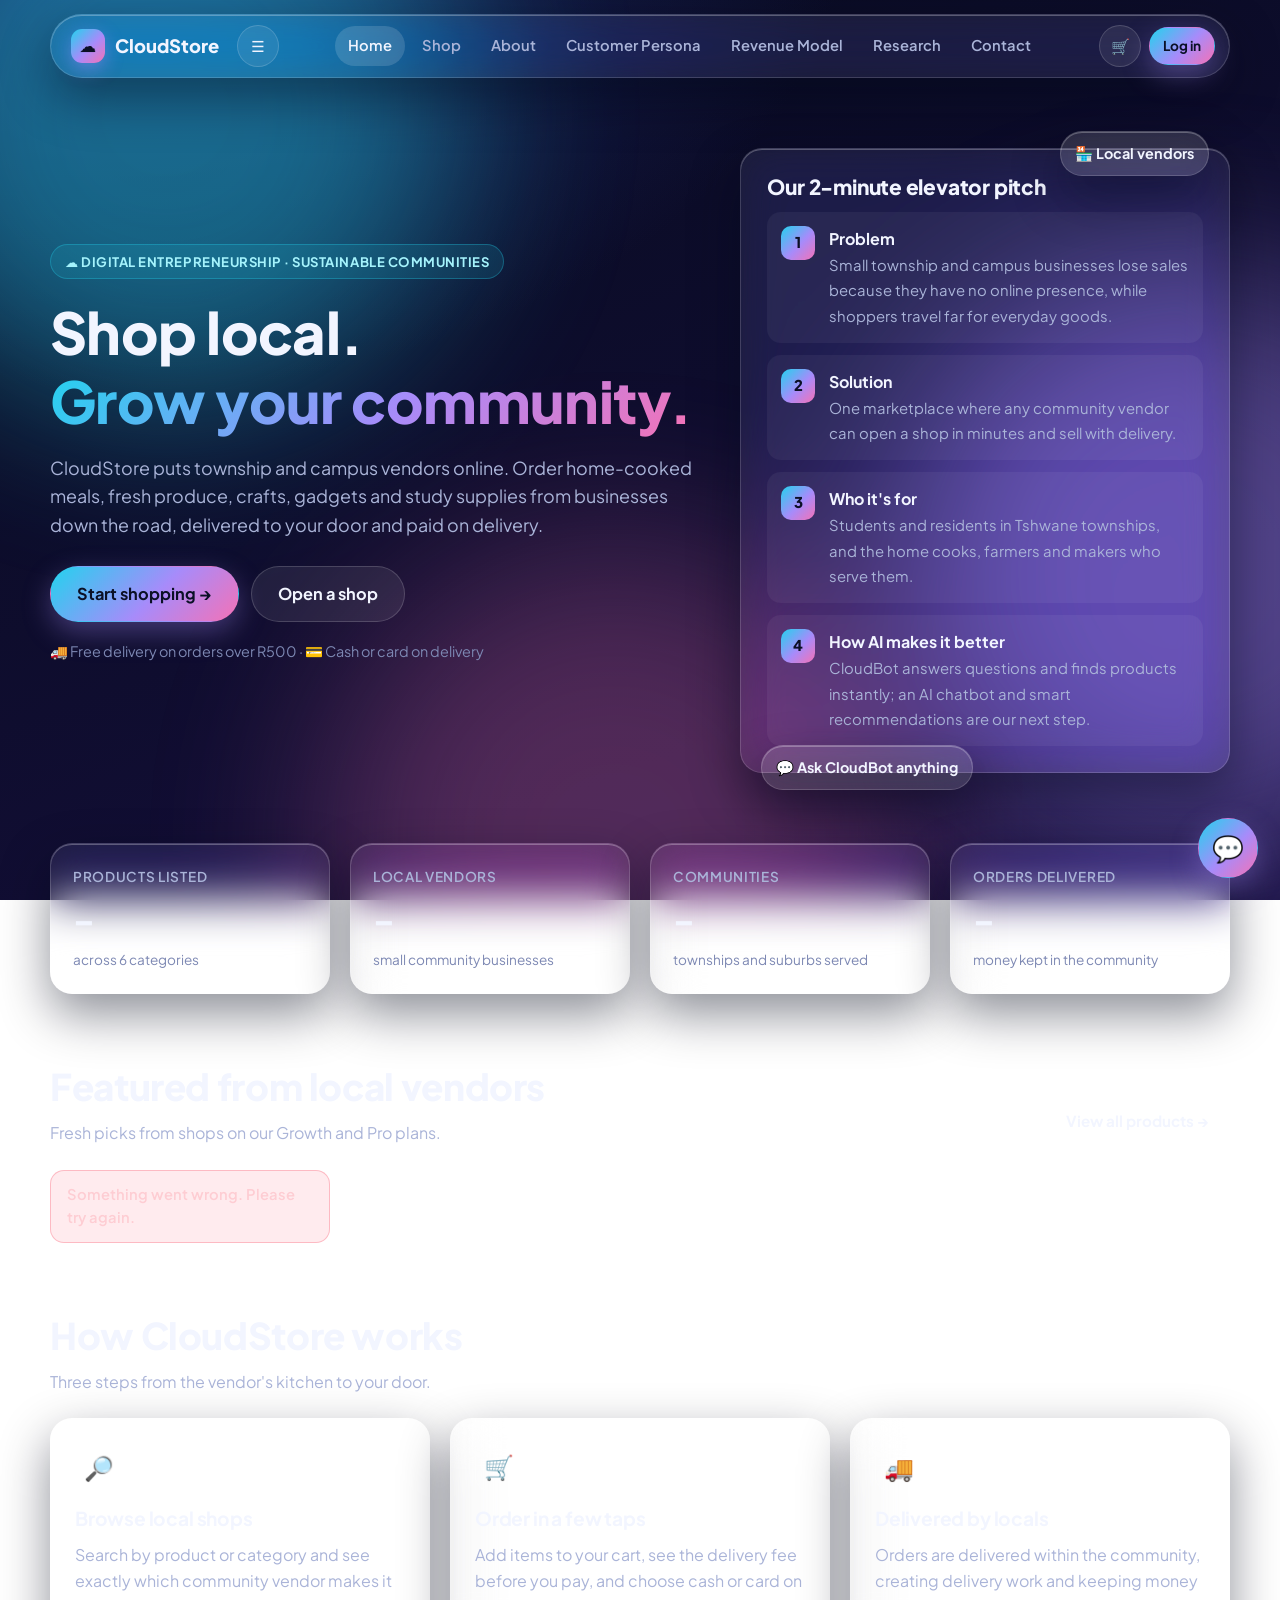
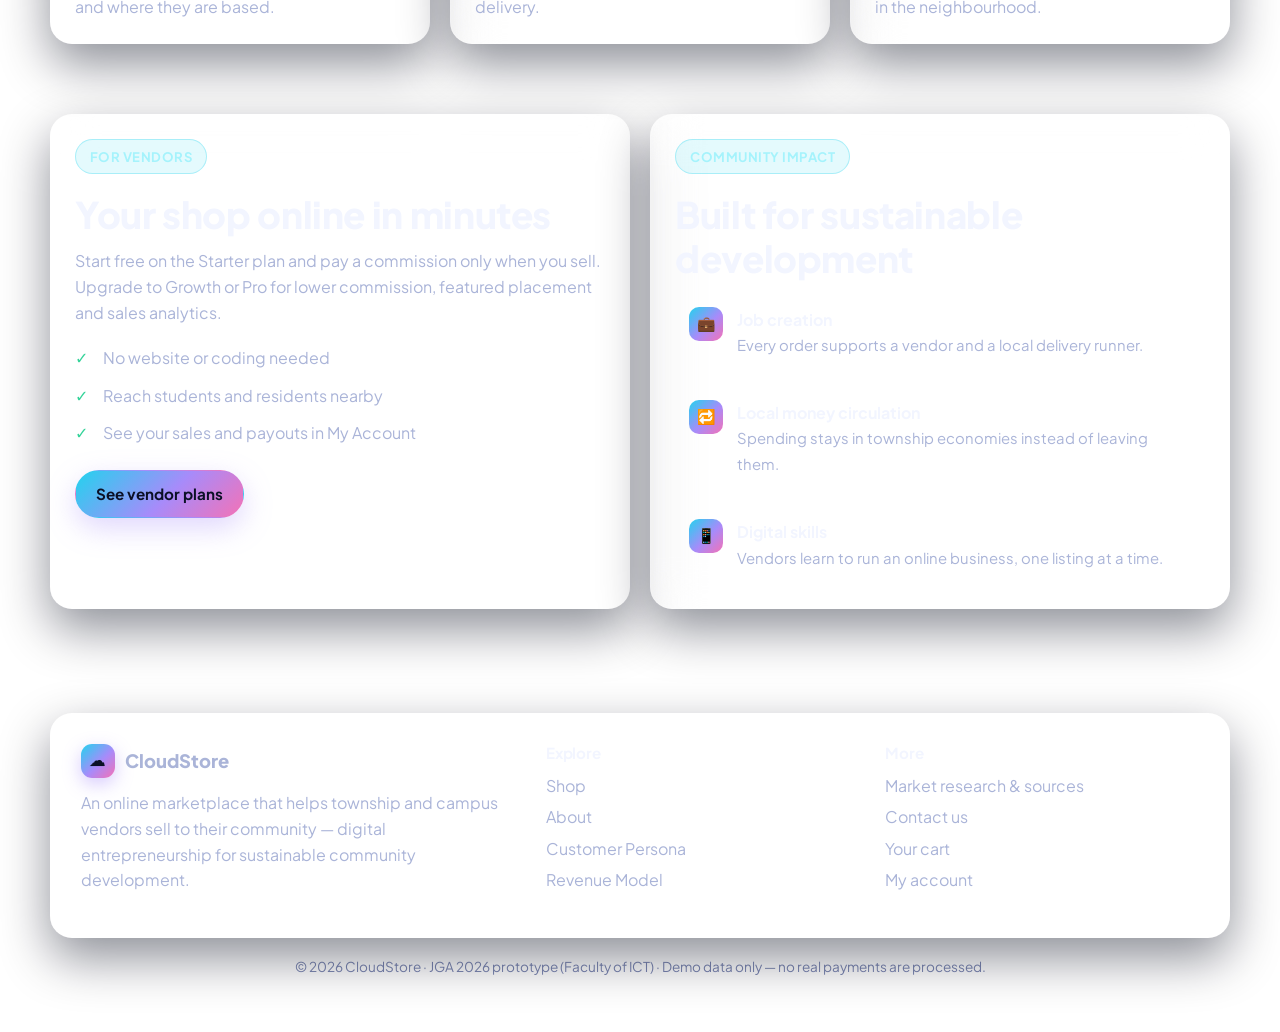
==== public/index.html @ 45ac4405 "CloudStore: community marketplace web app for JGA 2026 Java back end (JDK HTTP server + MySQL via JD" ====
<!doctype html>
<html lang="en">
<head>
  <meta charset="utf-8">
  <meta name="viewport" content="width=device-width, initial-scale=1">
  <title>CloudStore · Shop local, grow your community</title>
  <meta name="description" content="CloudStore is an online marketplace connecting township and campus shoppers with local community vendors.">
  <link rel="icon" href="img/favicon.svg" type="image/svg+xml">
  <link rel="preconnect" href="https://fonts.googleapis.com">
  <link rel="preconnect" href="https://fonts.gstatic.com" crossorigin>
  <link href="https://fonts.googleapis.com/css2?family=Plus+Jakarta+Sans:wght@400;600;700;800&display=swap" rel="stylesheet">
  <link rel="stylesheet" href="css/style.css">
</head>
<body data-page="home">
  <main id="main" class="container">

    <section class="hero">
      <div class="reveal">
        <span class="eyebrow">☁ Digital entrepreneurship · Sustainable communities</span>
        <h1>Shop local.<br><span class="gradient-text">Grow your community.</span></h1>
        <p class="lead">CloudStore puts township and campus vendors online. Order home-cooked meals, fresh produce,
          crafts, gadgets and study supplies from businesses down the road, delivered to your door and paid on delivery.</p>
        <div class="hero-actions">
          <a class="btn btn-primary btn-lg" href="shop.html">Start shopping →</a>
          <a class="btn btn-lg" href="revenue.html#plans">Open a shop</a>
        </div>
        <p class="faint" style="margin-top:18px">🚚 Free delivery on orders over R500 · 💳 Cash or card on delivery</p>
      </div>

      <aside class="hero-card glass reveal" aria-labelledby="pitch-title">
        <span class="float-chip glass glass-strong top" id="chip-vendors">🏪 Local vendors</span>
        <h2 id="pitch-title" style="font-size:1.3rem">Our 2-minute elevator pitch</h2>
        <div class="pitch-steps">
          <div class="pitch-step"><span class="num">1</span><div><strong>Problem</strong>
            <span>Small township and campus businesses lose sales because they have no online presence, while shoppers travel far for everyday goods.</span></div></div>
          <div class="pitch-step"><span class="num">2</span><div><strong>Solution</strong>
            <span>One marketplace where any community vendor can open a shop in minutes and sell with delivery.</span></div></div>
          <div class="pitch-step"><span class="num">3</span><div><strong>Who it's for</strong>
            <span>Students and residents in Tshwane townships, and the home cooks, farmers and makers who serve them.</span></div></div>
          <div class="pitch-step"><span class="num">4</span><div><strong>How AI makes it better</strong>
            <span>CloudBot answers questions and finds products instantly; an AI chatbot and smart recommendations are our next step.</span></div></div>
        </div>
        <span class="float-chip glass glass-strong bottom">💬 Ask CloudBot anything</span>
      </aside>
    </section>

    <section class="section grid grid-4" aria-label="CloudStore in numbers">
      <div class="stat glass reveal"><div class="stat-label">Products listed</div><div class="stat-value" data-stat="products">–</div><div class="stat-note">across 6 categories</div></div>
      <div class="stat glass reveal"><div class="stat-label">Local vendors</div><div class="stat-value" data-stat="vendors">–</div><div class="stat-note">small community businesses</div></div>
      <div class="stat glass reveal"><div class="stat-label">Communities</div><div class="stat-value" data-stat="communities">–</div><div class="stat-note">townships and suburbs served</div></div>
      <div class="stat glass reveal"><div class="stat-label">Orders delivered</div><div class="stat-value" data-stat="ordersDelivered">–</div><div class="stat-note">money kept in the community</div></div>
    </section>

    <section class="section">
      <div class="section-head">
        <div><h2>Featured from local vendors</h2><p class="muted">Fresh picks from shops on our Growth and Pro plans.</p></div>
        <a class="btn" href="shop.html">View all products →</a>
      </div>
      <div class="products-grid" id="featured"><div class="skeleton"></div><div class="skeleton"></div><div class="skeleton"></div><div class="skeleton"></div></div>
    </section>

    <section class="section">
      <div class="section-head"><div><h2>How CloudStore works</h2><p class="muted">Three steps from the vendor's kitchen to your door.</p></div></div>
      <div class="grid grid-3">
        <div class="card glass reveal"><div class="card-icon">🔎</div><h3>Browse local shops</h3>
          <p class="muted">Search by product or category and see exactly which community vendor makes it and where they are based.</p></div>
        <div class="card glass reveal"><div class="card-icon">🛒</div><h3>Order in a few taps</h3>
          <p class="muted">Add items to your cart, see the delivery fee before you pay, and choose cash or card on delivery.</p></div>
        <div class="card glass reveal"><div class="card-icon">🚚</div><h3>Delivered by locals</h3>
          <p class="muted">Orders are delivered within the community, creating delivery work and keeping money in the neighbourhood.</p></div>
      </div>
    </section>

    <section class="section grid grid-2">
      <div class="card glass reveal">
        <span class="eyebrow">For vendors</span>
        <h2>Your shop online in minutes</h2>
        <p class="muted">Start free on the Starter plan and pay a commission only when you sell. Upgrade to Growth or Pro for lower
          commission, featured placement and sales analytics.</p>
        <ul class="list-check">
          <li>No website or coding needed</li>
          <li>Reach students and residents nearby</li>
          <li>See your sales and payouts in My Account</li>
        </ul>
        <a class="btn btn-primary" href="revenue.html#plans" style="margin-top:18px">See vendor plans</a>
      </div>
      <div class="card glass reveal">
        <span class="eyebrow">Community impact</span>
        <h2>Built for sustainable development</h2>
        <div class="stack">
          <div class="pitch-step"><span class="num">💼</span><div><strong>Job creation</strong><span>Every order supports a vendor and a local delivery runner.</span></div></div>
          <div class="pitch-step"><span class="num">🔁</span><div><strong>Local money circulation</strong><span>Spending stays in township economies instead of leaving them.</span></div></div>
          <div class="pitch-step"><span class="num">📱</span><div><strong>Digital skills</strong><span>Vendors learn to run an online business, one listing at a time.</span></div></div>
        </div>
      </div>
    </section>

  </main>
  <script src="js/app.js"></script>
  <script src="js/home.js"></script>
</body>
</html>
---- public/css/style.css ----
/*
 * File:    style.css
 * Author:  CloudStore group (JGA 2026)
 * Date:    2026-10-17
 * Purpose: CloudStore's glassmorphism design system — frosted glass panels
 *          floating over soft, slowly moving colour blobs.
 */

:root {
  --bg-1: #070b1f;
  --bg-2: #160f3d;
  --text: #f2f5ff;
  --muted: #aab4d8;
  --faint: #7d88b3;
  --glass: rgba(255, 255, 255, 0.07);
  --glass-strong: rgba(255, 255, 255, 0.12);
  --glass-border: rgba(255, 255, 255, 0.16);
  --glass-highlight: rgba(255, 255, 255, 0.28);
  --cyan: #22d3ee;
  --violet: #a78bfa;
  --pink: #f472b6;
  --green: #34d399;
  --amber: #fbbf24;
  --red: #fb7185;
  --accent: linear-gradient(135deg, var(--cyan) 0%, var(--violet) 55%, var(--pink) 100%);
  --radius: 22px;
  --radius-sm: 14px;
  --shadow: 0 20px 50px rgba(3, 6, 25, 0.45);
  --blur: blur(22px) saturate(160%);
  --max: 1180px;
}

* { box-sizing: border-box; }

/* The hidden attribute must win over any display rule below. */
[hidden] { display: none !important; }

html { scroll-behavior: smooth; }

body {
  margin: 0;
  min-height: 100vh;
  font-family: "Plus Jakarta Sans", system-ui, -apple-system, "Segoe UI", sans-serif;
  color: var(--text);
  background: radial-gradient(1200px 800px at 10% -10%, #1d2a6b 0%, transparent 60%),
              linear-gradient(160deg, var(--bg-1) 0%, var(--bg-2) 100%);
  background-attachment: fixed;
  line-height: 1.6;
  overflow-x: hidden;
}

/* Floating colour blobs behind the glass. */
.blobs { position: fixed; inset: 0; z-index: -1; overflow: hidden; pointer-events: none; }
.blob {
  position: absolute; width: 46vmax; height: 46vmax; border-radius: 50%;
  filter: blur(90px); opacity: 0.42; animation: drift 26s ease-in-out infinite alternate;
}
.blob-1 { background: var(--cyan); top: -14vmax; left: -10vmax; }
.blob-2 { background: var(--violet); top: 30%; right: -16vmax; animation-delay: -8s; }
.blob-3 { background: var(--pink); bottom: -18vmax; left: 25%; opacity: 0.28; animation-delay: -16s; }
@keyframes drift {
  0% { transform: translate(0, 0) scale(1); }
  50% { transform: translate(6vmax, 4vmax) scale(1.08); }
  100% { transform: translate(-4vmax, 6vmax) scale(0.95); }
}
@media (prefers-reduced-motion: reduce) {
  .blob, .reveal { animation: none !important; transition: none !important; }
}

a { color: var(--cyan); text-decoration: none; }
a:hover { text-decoration: underline; }
img { max-width: 100%; }
:focus-visible { outline: 2px solid var(--cyan); outline-offset: 3px; border-radius: 8px; }

.container { width: min(var(--max), 100% - 32px); margin-inline: auto; }

/* ---------- Glass ---------- */
.glass {
  background: var(--glass);
  border: 1px solid var(--glass-border);
  border-radius: var(--radius);
  backdrop-filter: var(--blur);
  -webkit-backdrop-filter: var(--blur);
  box-shadow: var(--shadow), inset 0 1px 0 var(--glass-highlight);
}
.glass-strong { background: var(--glass-strong); }
.pad { padding: 28px; }
.pad-sm { padding: 18px; }

/* ---------- Navigation ---------- */
.site-header { position: sticky; top: 14px; z-index: 50; margin-top: 14px; }
.nav {
  display: flex; align-items: center; gap: 18px; padding: 10px 14px 10px 20px;
  border-radius: 999px;
}
.brand { display: flex; align-items: center; gap: 10px; font-weight: 800; font-size: 1.15rem; color: var(--text); white-space: nowrap; }
.brand:hover { text-decoration: none; }
.brand-mark {
  width: 34px; height: 34px; border-radius: 11px; display: grid; place-items: center;
  background: var(--accent); color: #0b1026; font-size: 1.05rem; box-shadow: 0 6px 18px rgba(167, 139, 250, 0.45);
}
.nav-links { display: flex; gap: 4px; margin: 0 auto; padding: 0; list-style: none; flex-wrap: wrap; justify-content: center; }
.nav-links a {
  display: block; padding: 8px 13px; border-radius: 999px; color: var(--muted); font-weight: 600; font-size: 0.92rem;
}
.nav-links a:hover { color: var(--text); background: rgba(255, 255, 255, 0.08); text-decoration: none; }
.nav-links a.active { color: var(--text); background: rgba(255, 255, 255, 0.14); }
.nav-actions { display: flex; align-items: center; gap: 8px; }
.cart-link { position: relative; }
.cart-count {
  position: absolute; top: -6px; right: -6px; min-width: 20px; height: 20px; padding: 0 6px;
  border-radius: 999px; background: var(--pink); color: #fff; font-size: 0.72rem; font-weight: 800;
  display: grid; place-items: center;
}
.cart-count:empty, .cart-count[data-count="0"] { display: none; }
.menu-toggle { display: none; }

@media (max-width: 1020px) {
  .site-header { top: 8px; margin-top: 8px; }
  .nav { border-radius: var(--radius); flex-wrap: wrap; }
  .menu-toggle { display: inline-flex; margin-left: auto; }
  .nav-links { display: none; width: 100%; flex-direction: column; order: 3; margin: 6px 0 4px; }
  .nav-links.open { display: flex; }
  .nav-links a { padding: 11px 14px; }
  .nav-actions { order: 2; }
}

/* ---------- Buttons ---------- */
.btn {
  display: inline-flex; align-items: center; justify-content: center; gap: 8px;
  padding: 11px 20px; border-radius: 999px; border: 1px solid var(--glass-border);
  background: rgba(255, 255, 255, 0.08); color: var(--text); font: inherit; font-weight: 700; font-size: 0.95rem;
  cursor: pointer; transition: transform 0.15s ease, background 0.2s ease, box-shadow 0.2s ease; white-space: nowrap;
}
.btn:hover { background: rgba(255, 255, 255, 0.16); text-decoration: none; transform: translateY(-1px); }
.btn:active { transform: translateY(0); }
.btn:disabled { opacity: 0.55; cursor: not-allowed; transform: none; }
.btn-primary { background: var(--accent); color: #0b1026; border-color: transparent; box-shadow: 0 10px 28px rgba(167, 139, 250, 0.35); }
.btn-primary:hover { background: var(--accent); box-shadow: 0 14px 34px rgba(167, 139, 250, 0.5); }
.btn-danger { border-color: rgba(251, 113, 133, 0.5); color: #ffd1da; }
.btn-sm { padding: 7px 13px; font-size: 0.85rem; }
.btn-lg { padding: 14px 26px; font-size: 1.02rem; }
.btn-block { width: 100%; }
.icon-btn { width: 42px; height: 42px; padding: 0; }

/* ---------- Typography ---------- */
h1, h2, h3, h4 { line-height: 1.2; margin: 0 0 12px; letter-spacing: -0.01em; }
h1 { font-size: clamp(2.1rem, 5vw, 3.6rem); font-weight: 800; }
h2 { font-size: clamp(1.6rem, 3vw, 2.3rem); font-weight: 800; }
h3 { font-size: 1.2rem; font-weight: 700; }
p { margin: 0 0 14px; }
.muted { color: var(--muted); }
.faint { color: var(--faint); font-size: 0.9rem; }
.gradient-text { background: var(--accent); -webkit-background-clip: text; background-clip: text; color: transparent; }
.eyebrow {
  display: inline-flex; align-items: center; gap: 8px; padding: 6px 14px; border-radius: 999px;
  background: rgba(34, 211, 238, 0.12); border: 1px solid rgba(34, 211, 238, 0.3);
  color: #a5f3fc; font-size: 0.82rem; font-weight: 700; letter-spacing: 0.04em; text-transform: uppercase; margin-bottom: 18px;
}
.lead { font-size: 1.12rem; color: var(--muted); max-width: 62ch; }

/* ---------- Layout ---------- */
main { padding: 40px 0 70px; }
.section { margin-top: 70px; }
.section-head { display: flex; align-items: end; justify-content: space-between; gap: 16px; margin-bottom: 24px; flex-wrap: wrap; }
.section-head p { margin: 0; }
.grid { display: grid; gap: 20px; }
.grid-2 { grid-template-columns: repeat(2, minmax(0, 1fr)); }
.grid-3 { grid-template-columns: repeat(3, minmax(0, 1fr)); }
.grid-4 { grid-template-columns: repeat(4, minmax(0, 1fr)); }
@media (max-width: 900px) { .grid-3, .grid-4 { grid-template-columns: repeat(2, minmax(0, 1fr)); } }
@media (max-width: 620px) { .grid-2, .grid-3, .grid-4 { grid-template-columns: 1fr; } .pad { padding: 20px; } }
.stack > * + * { margin-top: 14px; }
.row { display: flex; gap: 12px; align-items: center; flex-wrap: wrap; }
.space-between { justify-content: space-between; }

/* ---------- Page hero ---------- */
.page-hero { padding: 46px 40px; text-align: left; }
.page-hero h1 { font-size: clamp(1.9rem, 4vw, 2.9rem); }
@media (max-width: 620px) { .page-hero { padding: 30px 22px; } }

/* ---------- Home hero ---------- */
.hero { display: grid; grid-template-columns: 1.15fr 0.85fr; gap: 28px; align-items: center; padding-top: 30px; }
.hero h1 { margin-bottom: 18px; }
.hero-actions { display: flex; gap: 12px; flex-wrap: wrap; margin-top: 26px; }
.hero-card { padding: 26px; position: relative; }
.hero-card .float-chip { position: absolute; padding: 10px 14px; font-weight: 700; font-size: 0.9rem; }
.hero-card .float-chip.top { top: -18px; right: 20px; }
.hero-card .float-chip.bottom { bottom: -18px; left: 20px; }
@media (max-width: 900px) { .hero { grid-template-columns: 1fr; } }

.pitch-steps { display: grid; gap: 12px; }
.pitch-step { display: flex; gap: 14px; align-items: flex-start; padding: 14px; border-radius: var(--radius-sm); background: rgba(255, 255, 255, 0.05); }
.pitch-step .num {
  flex: none; width: 34px; height: 34px; border-radius: 10px; display: grid; place-items: center;
  background: var(--accent); color: #0b1026; font-weight: 800;
}
.pitch-step strong { display: block; }
.pitch-step span { color: var(--muted); font-size: 0.93rem; }

/* ---------- Stat tiles ---------- */
.stat { padding: 22px; }
.stat-label { color: var(--muted); font-size: 0.85rem; font-weight: 600; text-transform: uppercase; letter-spacing: 0.05em; }
.stat-value { font-size: 2rem; font-weight: 800; margin-top: 6px; }
.stat-note { color: var(--faint); font-size: 0.85rem; margin-top: 4px; }

/* ---------- Feature / info cards ---------- */
.card { padding: 24px; height: 100%; }
.card-icon {
  width: 48px; height: 48px; border-radius: 14px; display: grid; place-items: center; font-size: 1.5rem;
  background: rgba(255, 255, 255, 0.1); border: 1px solid var(--glass-border); margin-bottom: 16px;
}
.card p:last-child { margin-bottom: 0; }

/* ---------- Product cards ---------- */
.products-grid { display: grid; gap: 20px; grid-template-columns: repeat(auto-fill, minmax(240px, 1fr)); }
.product { display: flex; flex-direction: column; padding: 18px; transition: transform 0.2s ease, box-shadow 0.2s ease; }
.product:hover { transform: translateY(-4px); box-shadow: 0 28px 60px rgba(3, 6, 25, 0.55), inset 0 1px 0 var(--glass-highlight); }
.product-art {
  aspect-ratio: 4 / 3; border-radius: var(--radius-sm); display: grid; place-items: center; font-size: 4rem;
  background: radial-gradient(circle at 30% 20%, rgba(34, 211, 238, 0.25), transparent 60%),
              radial-gradient(circle at 80% 80%, rgba(244, 114, 182, 0.25), transparent 60%), rgba(255, 255, 255, 0.05);
  margin-bottom: 14px; position: relative;
}
.product h3 { font-size: 1.05rem; margin-bottom: 4px; }
.product .vendor { color: var(--faint); font-size: 0.85rem; margin-bottom: 8px; }
.product .desc { color: var(--muted); font-size: 0.9rem; flex: 1; }
.product-foot { display: flex; align-items: center; justify-content: space-between; gap: 10px; margin-top: 12px; }
.price { font-size: 1.25rem; font-weight: 800; }
.badge {
  display: inline-flex; align-items: center; gap: 6px; padding: 4px 10px; border-radius: 999px;
  font-size: 0.75rem; font-weight: 700; background: rgba(255, 255, 255, 0.1); border: 1px solid var(--glass-border);
}
.badge-featured { position: absolute; top: 10px; left: 10px; background: rgba(251, 191, 36, 0.18); border-color: rgba(251, 191, 36, 0.45); color: #fde68a; }
.badge-green { background: rgba(52, 211, 153, 0.15); border-color: rgba(52, 211, 153, 0.4); color: #a7f3d0; }
.badge-amber { background: rgba(251, 191, 36, 0.15); border-color: rgba(251, 191, 36, 0.4); color: #fde68a; }
.badge-red { background: rgba(251, 113, 133, 0.15); border-color: rgba(251, 113, 133, 0.4); color: #fecdd3; }
.badge-cyan { background: rgba(34, 211, 238, 0.15); border-color: rgba(34, 211, 238, 0.4); color: #a5f3fc; }

/* ---------- Filters ---------- */
.toolbar { display: flex; gap: 12px; align-items: center; flex-wrap: wrap; padding: 14px; margin-bottom: 22px; }
.chips { display: flex; gap: 8px; flex-wrap: wrap; }
.chip {
  padding: 8px 14px; border-radius: 999px; border: 1px solid var(--glass-border); background: rgba(255, 255, 255, 0.05);
  color: var(--muted); font: inherit; font-weight: 600; font-size: 0.88rem; cursor: pointer;
}
.chip:hover { color: var(--text); background: rgba(255, 255, 255, 0.1); }
.chip.active { background: var(--accent); color: #0b1026; border-color: transparent; }

/* ---------- Forms ---------- */
.field { display: flex; flex-direction: column; gap: 6px; }
.field label { font-weight: 600; font-size: 0.9rem; }
.field .hint { color: var(--faint); font-size: 0.8rem; }
.input, select.input, textarea.input {
  width: 100%; padding: 12px 15px; border-radius: var(--radius-sm); border: 1px solid var(--glass-border);
  background: rgba(7, 11, 31, 0.45); color: var(--text); font: inherit; transition: border-color 0.2s, box-shadow 0.2s;
}
textarea.input { min-height: 130px; resize: vertical; }
select.input option { background: #161a3a; }
.input::placeholder { color: var(--faint); }
.input:focus { outline: none; border-color: var(--cyan); box-shadow: 0 0 0 3px rgba(34, 211, 238, 0.2); }
.input.invalid { border-color: var(--red); box-shadow: 0 0 0 3px rgba(251, 113, 133, 0.18); }
.field-error { color: #fecdd3; font-size: 0.82rem; min-height: 1em; }
.search-input { flex: 1; min-width: 200px; }
.form-grid { display: grid; gap: 16px; }
.form-grid.two { grid-template-columns: 1fr 1fr; }
@media (max-width: 620px) { .form-grid.two { grid-template-columns: 1fr; } }
.alert { padding: 12px 16px; border-radius: var(--radius-sm); font-weight: 600; font-size: 0.92rem; }
.alert-error { background: rgba(251, 113, 133, 0.14); border: 1px solid rgba(251, 113, 133, 0.4); color: #fecdd3; }
.alert-success { background: rgba(52, 211, 153, 0.14); border: 1px solid rgba(52, 211, 153, 0.4); color: #a7f3d0; }
.alert-info { background: rgba(34, 211, 238, 0.12); border: 1px solid rgba(34, 211, 238, 0.35); color: #a5f3fc; }

/* ---------- Tabs ---------- */
.tabs { display: inline-flex; padding: 5px; gap: 4px; border-radius: 999px; margin-bottom: 22px; flex-wrap: wrap; }
.tab { padding: 9px 18px; border-radius: 999px; border: 0; background: transparent; color: var(--muted); font: inherit; font-weight: 700; cursor: pointer; }
.tab.active { background: rgba(255, 255, 255, 0.16); color: var(--text); }

/* ---------- Tables ---------- */
.table-wrap { overflow-x: auto; border-radius: var(--radius-sm); }
table { width: 100%; border-collapse: collapse; font-size: 0.92rem; }
th, td { padding: 12px 14px; text-align: left; border-bottom: 1px solid rgba(255, 255, 255, 0.08); vertical-align: top; }
th { color: var(--muted); font-size: 0.78rem; text-transform: uppercase; letter-spacing: 0.05em; font-weight: 700; }
tbody tr:hover { background: rgba(255, 255, 255, 0.04); }
td.num, th.num { text-align: right; font-variant-numeric: tabular-nums; }

/* ---------- Cart ---------- */
.cart-layout { display: grid; grid-template-columns: 1.4fr 0.9fr; gap: 22px; align-items: start; }
@media (max-width: 900px) { .cart-layout { grid-template-columns: 1fr; } }
.cart-item { display: grid; grid-template-columns: 64px 1fr auto; gap: 14px; align-items: center; padding: 14px 0; border-bottom: 1px solid rgba(255, 255, 255, 0.08); }
.cart-item:last-child { border-bottom: 0; }
.cart-item .art { width: 64px; height: 64px; border-radius: 14px; display: grid; place-items: center; font-size: 2rem; background: rgba(255, 255, 255, 0.07); }
.qty { display: inline-flex; align-items: center; gap: 6px; border: 1px solid var(--glass-border); border-radius: 999px; padding: 3px; }
.qty button { width: 30px; height: 30px; border-radius: 50%; border: 0; background: rgba(255, 255, 255, 0.1); color: var(--text); font-weight: 800; cursor: pointer; }
.qty span { min-width: 22px; text-align: center; font-weight: 700; }
.summary-row { display: flex; justify-content: space-between; padding: 8px 0; color: var(--muted); }
.summary-row.total { color: var(--text); font-weight: 800; font-size: 1.2rem; border-top: 1px solid rgba(255, 255, 255, 0.12); margin-top: 8px; padding-top: 14px; }
.progress { height: 8px; border-radius: 999px; background: rgba(255, 255, 255, 0.1); overflow: hidden; margin: 10px 0 4px; }
.progress > span { display: block; height: 100%; background: var(--accent); border-radius: 999px; transition: width 0.3s ease; }

/* ---------- Pricing ---------- */
.plan { padding: 26px; display: flex; flex-direction: column; height: 100%; position: relative; }
.plan.highlight { border-color: rgba(167, 139, 250, 0.6); box-shadow: 0 24px 60px rgba(167, 139, 250, 0.25), inset 0 1px 0 var(--glass-highlight); }
.plan-price { font-size: 2.2rem; font-weight: 800; margin: 8px 0 2px; }
.plan-price small { font-size: 0.95rem; color: var(--muted); font-weight: 600; }
.plan ul { list-style: none; padding: 0; margin: 16px 0 22px; flex: 1; }
.plan li { padding: 6px 0 6px 28px; position: relative; color: var(--muted); }
.plan li::before { content: "✓"; position: absolute; left: 0; top: 6px; color: var(--green); font-weight: 800; }

/* ---------- Persona ---------- */
.persona { display: grid; grid-template-columns: 220px 1fr; gap: 26px; padding: 28px; }
.persona-avatar {
  width: 100%; aspect-ratio: 1; border-radius: 28px; display: grid; place-items: center; font-size: 5.5rem;
  background: radial-gradient(circle at 30% 25%, rgba(34, 211, 238, 0.35), transparent 60%),
              radial-gradient(circle at 75% 80%, rgba(167, 139, 250, 0.4), transparent 60%), rgba(255, 255, 255, 0.06);
}
.persona-facts { display: grid; grid-template-columns: repeat(2, minmax(0, 1fr)); gap: 10px; margin-top: 14px; }
.fact { padding: 10px 12px; border-radius: 12px; background: rgba(255, 255, 255, 0.05); font-size: 0.9rem; }
.fact b { display: block; color: var(--faint); font-size: 0.75rem; text-transform: uppercase; letter-spacing: 0.05em; }
.persona-lists { display: grid; grid-template-columns: repeat(3, minmax(0, 1fr)); gap: 14px; margin-top: 18px; }
.persona-lists h4 { font-size: 0.95rem; margin-bottom: 8px; }
.persona-lists ul { margin: 0; padding-left: 18px; color: var(--muted); font-size: 0.92rem; }
.quote { font-style: italic; padding: 14px 18px; border-left: 3px solid var(--violet); background: rgba(167, 139, 250, 0.08); border-radius: 0 12px 12px 0; margin-top: 14px; }
@media (max-width: 820px) {
  .persona { grid-template-columns: 1fr; }
  .persona-avatar { max-width: 200px; }
  .persona-lists { grid-template-columns: 1fr; }
}

/* ---------- Case studies ---------- */
.case { padding: 24px; }
.case-head { display: flex; align-items: center; gap: 14px; margin-bottom: 12px; }
.case-logo { width: 48px; height: 48px; border-radius: 14px; display: grid; place-items: center; font-size: 1.5rem; background: rgba(255, 255, 255, 0.1); }
.pros-cons { display: grid; grid-template-columns: 1fr 1fr; gap: 14px; margin-top: 12px; }
.pros-cons h4 { font-size: 0.9rem; margin-bottom: 6px; }
.pros-cons ul { margin: 0; padding-left: 18px; color: var(--muted); font-size: 0.9rem; }
@media (max-width: 620px) { .pros-cons { grid-template-columns: 1fr; } }
.references li { margin-bottom: 10px; color: var(--muted); padding-left: 2em; text-indent: -2em; list-style: none; }

.projection-layout { grid-template-columns: minmax(0, 0.85fr) minmax(0, 1.6fr); }
@media (max-width: 1000px) { .projection-layout { grid-template-columns: 1fr; } }

/* ---------- Charts ---------- */
.chart-box { position: relative; height: 300px; }
.chart-box.tall { height: 340px; }

/* ---------- Footer ---------- */
.site-footer { padding: 34px 0 40px; }
.footer-inner { display: grid; grid-template-columns: 1.4fr 1fr 1fr; gap: 26px; padding: 30px; }
.footer-inner h4 { font-size: 0.95rem; margin-bottom: 10px; }
.footer-inner ul { list-style: none; padding: 0; margin: 0; }
.footer-inner li { margin-bottom: 6px; }
.footer-inner a { color: var(--muted); }
.footer-bottom { text-align: center; color: var(--faint); font-size: 0.85rem; margin-top: 18px; }
@media (max-width: 760px) { .footer-inner { grid-template-columns: 1fr; } }

/* ---------- Toast ---------- */
.toast-area { position: fixed; bottom: 24px; left: 50%; transform: translateX(-50%); z-index: 200; display: grid; gap: 10px; width: min(440px, 100% - 32px); }
.toast { padding: 14px 18px; font-weight: 600; animation: toast-in 0.25s ease; }
.toast.success { border-color: rgba(52, 211, 153, 0.5); }
.toast.error { border-color: rgba(251, 113, 133, 0.55); }
@keyframes toast-in { from { opacity: 0; transform: translateY(10px); } to { opacity: 1; transform: none; } }

/* ---------- Modal ---------- */
.modal-backdrop { position: fixed; inset: 0; z-index: 150; background: rgba(3, 6, 25, 0.6); backdrop-filter: blur(6px); display: grid; place-items: center; padding: 16px; }
.modal { width: min(520px, 100%); padding: 28px; max-height: 90vh; overflow-y: auto; }

/* ---------- Chat assistant ---------- */
.chat-fab { position: fixed; right: 22px; bottom: 22px; z-index: 120; width: 60px; height: 60px; border-radius: 50%; font-size: 1.6rem; padding: 0; }
.chat-panel { position: fixed; right: 22px; bottom: 96px; z-index: 120; width: min(370px, 100% - 32px); display: flex; flex-direction: column; max-height: min(560px, 75vh); }
.chat-panel[hidden] { display: none; }
.chat-head { display: flex; align-items: center; gap: 12px; padding: 16px 18px; border-bottom: 1px solid rgba(255, 255, 255, 0.1); }
.chat-head .avatar { width: 38px; height: 38px; border-radius: 12px; display: grid; place-items: center; background: var(--accent); font-size: 1.2rem; }
.chat-head small { display: block; color: var(--faint); }
.chat-log { flex: 1; overflow-y: auto; padding: 16px; display: flex; flex-direction: column; gap: 10px; }
.msg { max-width: 86%; padding: 10px 14px; border-radius: 16px; font-size: 0.92rem; }
.msg.bot { background: rgba(255, 255, 255, 0.08); border-bottom-left-radius: 4px; }
.msg.user { background: var(--accent); color: #0b1026; font-weight: 600; margin-left: auto; border-bottom-right-radius: 4px; }
.msg-product { display: flex; align-items: center; gap: 10px; margin-top: 8px; padding: 8px; border-radius: 12px; background: rgba(255, 255, 255, 0.06); }
.msg-product .emoji { font-size: 1.5rem; }
.msg-product div { flex: 1; font-size: 0.85rem; }
.chat-suggestions { display: flex; gap: 6px; flex-wrap: wrap; padding: 0 16px 10px; }
.chat-form { display: flex; gap: 8px; padding: 12px; border-top: 1px solid rgba(255, 255, 255, 0.1); }
.chat-form .input { padding: 10px 14px; }

/* ---------- Misc ---------- */
.empty { text-align: center; padding: 50px 20px; color: var(--muted); }
.empty .big { font-size: 3rem; margin-bottom: 10px; }
.skeleton { background: linear-gradient(90deg, rgba(255,255,255,0.05), rgba(255,255,255,0.12), rgba(255,255,255,0.05)); background-size: 200% 100%; animation: shimmer 1.3s infinite; border-radius: var(--radius); min-height: 320px; }
@keyframes shimmer { from { background-position: 200% 0; } to { background-position: -200% 0; } }
.divider { height: 1px; background: rgba(255, 255, 255, 0.1); margin: 20px 0; border: 0; }
.reveal { opacity: 0; transform: translateY(16px); transition: opacity 0.6s ease, transform 0.6s ease; }
.reveal.visible { opacity: 1; transform: none; }
.list-check { list-style: none; padding: 0; margin: 0; }
.list-check li { padding: 6px 0 6px 28px; position: relative; color: var(--muted); }
.list-check li::before { content: "✓"; position: absolute; left: 0; color: var(--green); font-weight: 800; }
.visually-hidden { position: absolute; width: 1px; height: 1px; overflow: hidden; clip: rect(0 0 0 0); white-space: nowrap; }
code, .mono { font-family: "JetBrains Mono", Consolas, monospace; font-size: 0.88em; background: rgba(255, 255, 255, 0.08); padding: 2px 6px; border-radius: 6px; }
.formula { padding: 14px 18px; border-radius: var(--radius-sm); background: rgba(7, 11, 31, 0.45); border: 1px solid var(--glass-border); font-family: "JetBrains Mono", Consolas, monospace; font-size: 0.88rem; white-space: pre-wrap; color: #c7d2fe; }
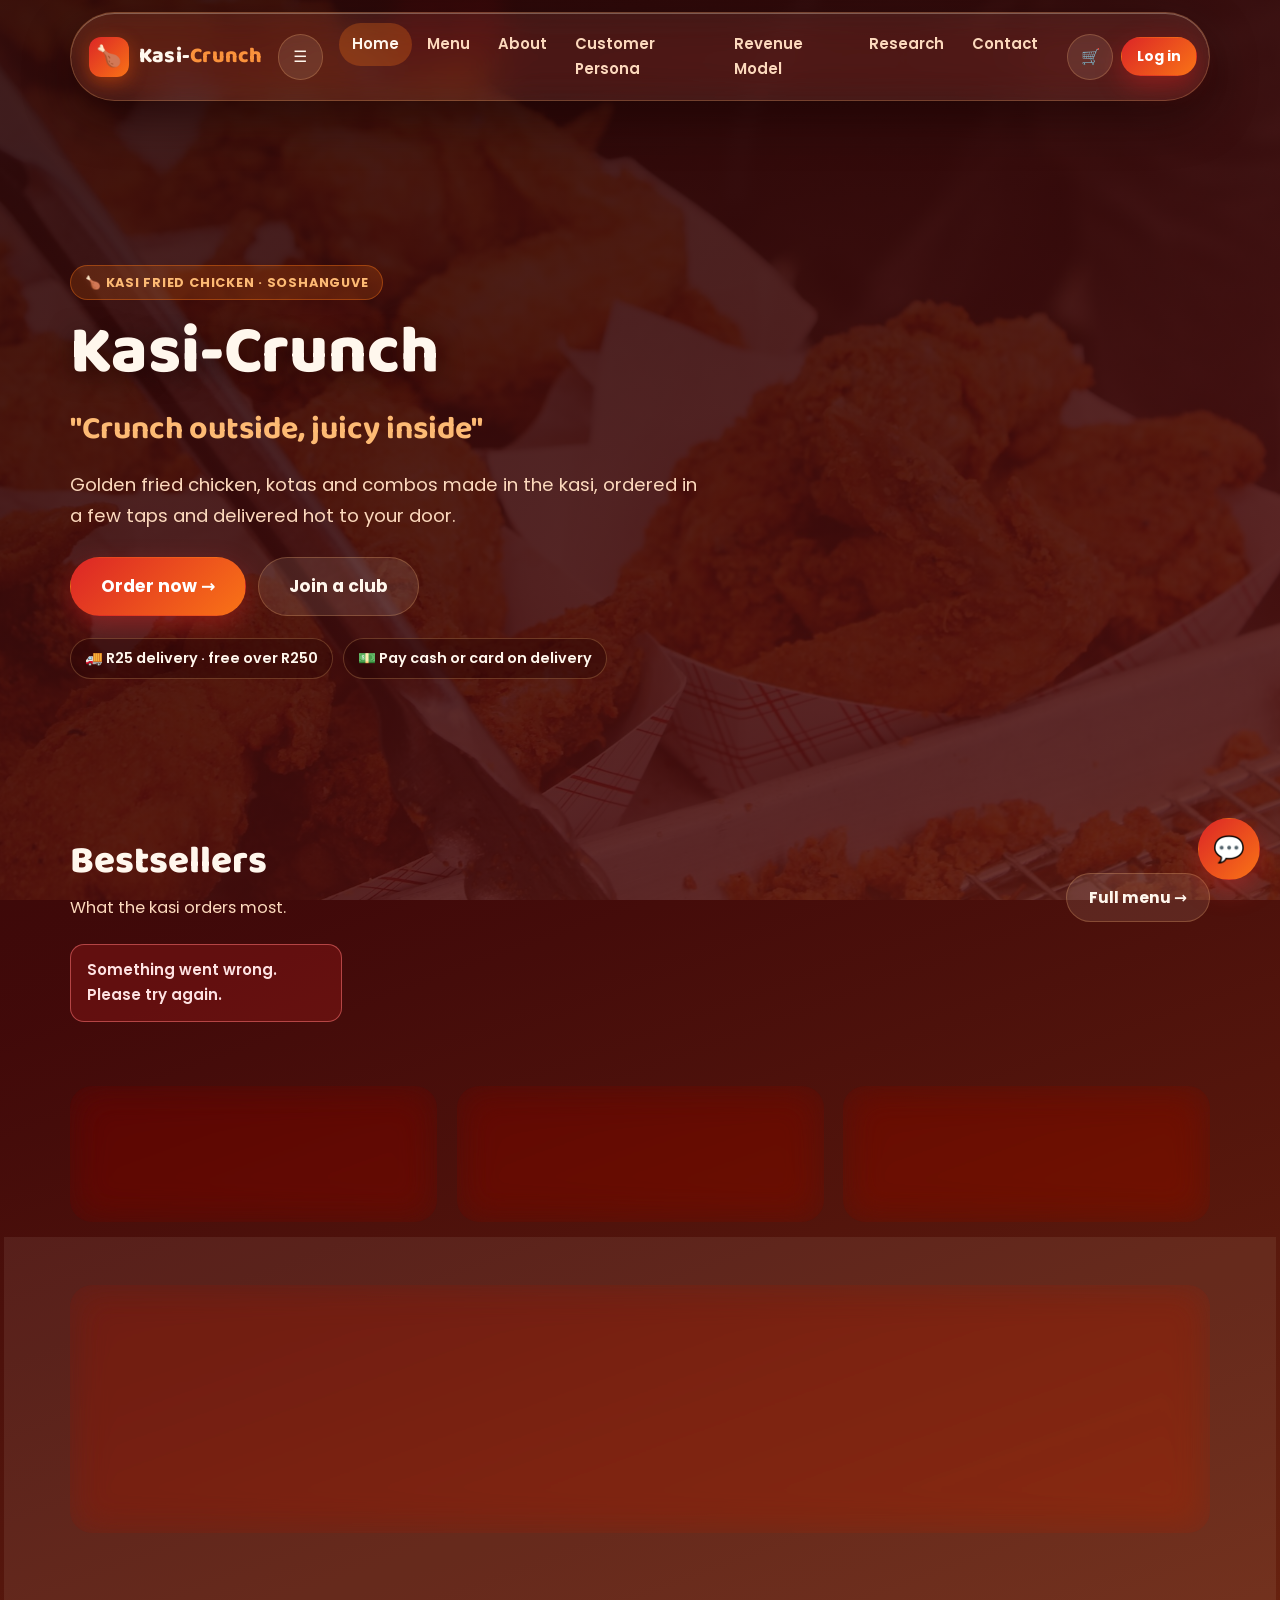
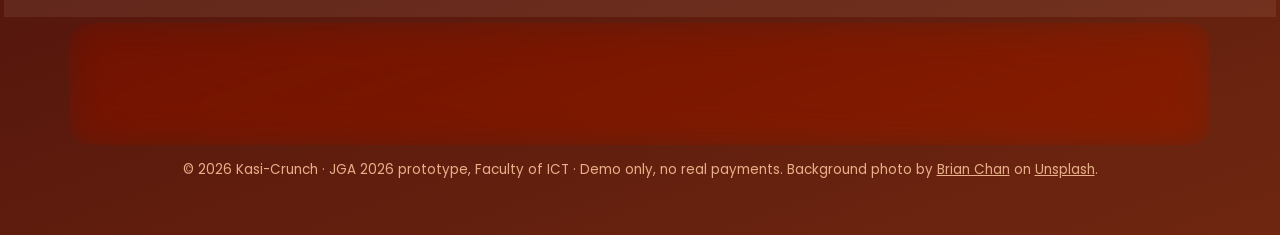
==== commit 5287ea96: "Rebrand to Kasi-Crunch: township fried-chicken ordering site Turns the prototype into Kasi-Crunch ("" ====
--- a/public/index.html
+++ b/public/index.html
@@ -3,95 +3,55 @@
 <head>
   <meta charset="utf-8">
   <meta name="viewport" content="width=device-width, initial-scale=1">
-  <title>CloudStore · Shop local, grow your community</title>
-  <meta name="description" content="CloudStore is an online marketplace connecting township and campus shoppers with local community vendors.">
+  <title>Kasi-Crunch · Crunch outside, juicy inside</title>
+  <meta name="description" content="Kasi-Crunch: township fried chicken, ordered online and delivered around Soshanguve.">
   <link rel="icon" href="img/favicon.svg" type="image/svg+xml">
   <link rel="preconnect" href="https://fonts.googleapis.com">
   <link rel="preconnect" href="https://fonts.gstatic.com" crossorigin>
-  <link href="https://fonts.googleapis.com/css2?family=Plus+Jakarta+Sans:wght@400;600;700;800&display=swap" rel="stylesheet">
+  <link href="https://fonts.googleapis.com/css2?family=Baloo+2:wght@700;800&family=Poppins:wght@400;600;700&display=swap" rel="stylesheet">
   <link rel="stylesheet" href="css/style.css">
 </head>
 <body data-page="home">
   <main id="main" class="container">
 
     <section class="hero">
-      <div class="reveal">
-        <span class="eyebrow">☁ Digital entrepreneurship · Sustainable communities</span>
-        <h1>Shop local.<br><span class="gradient-text">Grow your community.</span></h1>
-        <p class="lead">CloudStore puts township and campus vendors online. Order home-cooked meals, fresh produce,
-          crafts, gadgets and study supplies from businesses down the road, delivered to your door and paid on delivery.</p>
+      <div class="hero-inner">
+        <span class="eyebrow">🍗 Kasi fried chicken · Soshanguve</span>
+        <h1>Kasi-Crunch</h1>
+        <p class="slogan">"Crunch outside, juicy inside"</p>
+        <p class="lead">Golden fried chicken, kotas and combos made in the kasi, ordered in a few taps and delivered hot to your door.</p>
         <div class="hero-actions">
-          <a class="btn btn-primary btn-lg" href="shop.html">Start shopping →</a>
-          <a class="btn btn-lg" href="revenue.html#plans">Open a shop</a>
+          <a class="btn btn-primary btn-lg" href="menu.html">Order now →</a>
+          <a class="btn btn-lg" href="revenue.html#clubs">Join a club</a>
         </div>
-        <p class="faint" style="margin-top:18px">🚚 Free delivery on orders over R500 · 💳 Cash or card on delivery</p>
+        <div class="trust">
+          <span>🚚 R25 delivery · free over R250</span>
+          <span>💵 Pay cash or card on delivery</span>
+        </div>
       </div>
-
-      <aside class="hero-card glass reveal" aria-labelledby="pitch-title">
-        <span class="float-chip glass glass-strong top" id="chip-vendors">🏪 Local vendors</span>
-        <h2 id="pitch-title" style="font-size:1.3rem">Our 2-minute elevator pitch</h2>
-        <div class="pitch-steps">
-          <div class="pitch-step"><span class="num">1</span><div><strong>Problem</strong>
-            <span>Small township and campus businesses lose sales because they have no online presence, while shoppers travel far for everyday goods.</span></div></div>
-          <div class="pitch-step"><span class="num">2</span><div><strong>Solution</strong>
-            <span>One marketplace where any community vendor can open a shop in minutes and sell with delivery.</span></div></div>
-          <div class="pitch-step"><span class="num">3</span><div><strong>Who it's for</strong>
-            <span>Students and residents in Tshwane townships, and the home cooks, farmers and makers who serve them.</span></div></div>
-          <div class="pitch-step"><span class="num">4</span><div><strong>How AI makes it better</strong>
-            <span>CloudBot answers questions and finds products instantly; an AI chatbot and smart recommendations are our next step.</span></div></div>
-        </div>
-        <span class="float-chip glass glass-strong bottom">💬 Ask CloudBot anything</span>
-      </aside>
-    </section>
-
-    <section class="section grid grid-4" aria-label="CloudStore in numbers">
-      <div class="stat glass reveal"><div class="stat-label">Products listed</div><div class="stat-value" data-stat="products">–</div><div class="stat-note">across 6 categories</div></div>
-      <div class="stat glass reveal"><div class="stat-label">Local vendors</div><div class="stat-value" data-stat="vendors">–</div><div class="stat-note">small community businesses</div></div>
-      <div class="stat glass reveal"><div class="stat-label">Communities</div><div class="stat-value" data-stat="communities">–</div><div class="stat-note">townships and suburbs served</div></div>
-      <div class="stat glass reveal"><div class="stat-label">Orders delivered</div><div class="stat-value" data-stat="ordersDelivered">–</div><div class="stat-note">money kept in the community</div></div>
     </section>
 
     <section class="section">
       <div class="section-head">
-        <div><h2>Featured from local vendors</h2><p class="muted">Fresh picks from shops on our Growth and Pro plans.</p></div>
-        <a class="btn" href="shop.html">View all products →</a>
+        <div><h2>Bestsellers</h2><p class="muted">What the kasi orders most.</p></div>
+        <a class="btn" href="menu.html">Full menu →</a>
       </div>
-      <div class="products-grid" id="featured"><div class="skeleton"></div><div class="skeleton"></div><div class="skeleton"></div><div class="skeleton"></div></div>
+      <div class="menu-grid" id="bestsellers"><div class="skeleton"></div><div class="skeleton"></div><div class="skeleton"></div></div>
     </section>
 
-    <section class="section">
-      <div class="section-head"><div><h2>How CloudStore works</h2><p class="muted">Three steps from the vendor's kitchen to your door.</p></div></div>
-      <div class="grid grid-3">
-        <div class="card glass reveal"><div class="card-icon">🔎</div><h3>Browse local shops</h3>
-          <p class="muted">Search by product or category and see exactly which community vendor makes it and where they are based.</p></div>
-        <div class="card glass reveal"><div class="card-icon">🛒</div><h3>Order in a few taps</h3>
-          <p class="muted">Add items to your cart, see the delivery fee before you pay, and choose cash or card on delivery.</p></div>
-        <div class="card glass reveal"><div class="card-icon">🚚</div><h3>Delivered by locals</h3>
-          <p class="muted">Orders are delivered within the community, creating delivery work and keeping money in the neighbourhood.</p></div>
-      </div>
+    <section class="section grid grid-3">
+      <div class="card glass step"><span class="step-num">1</span><div><strong>Pick your food</strong><span>Browse the menu by category or ask Crunchy for ideas.</span></div></div>
+      <div class="card glass step"><span class="step-num">2</span><div><strong>Check out</strong><span>See the delivery fee before you pay. No surprises.</span></div></div>
+      <div class="card glass step"><span class="step-num">3</span><div><strong>We deliver it hot</strong><span>Local runners bring it to your door. Pay when it arrives.</span></div></div>
     </section>
 
-    <section class="section grid grid-2">
-      <div class="card glass reveal">
-        <span class="eyebrow">For vendors</span>
-        <h2>Your shop online in minutes</h2>
-        <p class="muted">Start free on the Starter plan and pay a commission only when you sell. Upgrade to Growth or Pro for lower
-          commission, featured placement and sales analytics.</p>
-        <ul class="list-check">
-          <li>No website or coding needed</li>
-          <li>Reach students and residents nearby</li>
-          <li>See your sales and payouts in My Account</li>
-        </ul>
-        <a class="btn btn-primary" href="revenue.html#plans" style="margin-top:18px">See vendor plans</a>
-      </div>
-      <div class="card glass reveal">
-        <span class="eyebrow">Community impact</span>
-        <h2>Built for sustainable development</h2>
-        <div class="stack">
-          <div class="pitch-step"><span class="num">💼</span><div><strong>Job creation</strong><span>Every order supports a vendor and a local delivery runner.</span></div></div>
-          <div class="pitch-step"><span class="num">🔁</span><div><strong>Local money circulation</strong><span>Spending stays in township economies instead of leaving them.</span></div></div>
-          <div class="pitch-step"><span class="num">📱</span><div><strong>Digital skills</strong><span>Vendors learn to run an online business, one listing at a time.</span></div></div>
-        </div>
+    <section class="section card glass">
+      <span class="eyebrow">Our elevator pitch</span>
+      <div class="grid grid-4">
+        <div><h3>😩 Problem</h3><p class="muted">Good fried chicken is often a taxi ride away, and delivery apps don't always reach kasi streets.</p></div>
+        <div><h3>💡 Solution</h3><p class="muted">Kasi-Crunch: kasi-made fried chicken you order online, delivered by local runners.</p></div>
+        <div><h3>🎯 Who it's for</h3><p class="muted">Students, families and workers in Soshanguve and nearby who want great food, fast.</p></div>
+        <div><h3>🤖 How AI helps</h3><p class="muted">Crunchy answers questions and suggests meals instantly. Smarter AI recommendations come next.</p></div>
       </div>
     </section>
 
--- a/public/css/style.css
+++ b/public/css/style.css
@@ -1,76 +1,62 @@
 /*
  * File:    style.css
- * Author:  CloudStore group (JGA 2026)
+ * Author:  Kasi-Crunch group (JGA 2026)
  * Date:    2026-10-17
- * Purpose: CloudStore's glassmorphism design system — frosted glass panels
- *          floating over soft, slowly moving colour blobs.
+ * Purpose: Kasi-Crunch's look: a red-and-orange monochrome theme with frosted
+ *          glass panels over a fried-chicken photo. Big, clear buttons and
+ *          plenty of space keep every page easy to use.
  */
 
 :root {
-  --bg-1: #070b1f;
-  --bg-2: #160f3d;
-  --text: #f2f5ff;
-  --muted: #aab4d8;
-  --faint: #7d88b3;
-  --glass: rgba(255, 255, 255, 0.07);
-  --glass-strong: rgba(255, 255, 255, 0.12);
-  --glass-border: rgba(255, 255, 255, 0.16);
-  --glass-highlight: rgba(255, 255, 255, 0.28);
-  --cyan: #22d3ee;
-  --violet: #a78bfa;
-  --pink: #f472b6;
-  --green: #34d399;
-  --amber: #fbbf24;
-  --red: #fb7185;
-  --accent: linear-gradient(135deg, var(--cyan) 0%, var(--violet) 55%, var(--pink) 100%);
+  --red-950: #2a0606;
+  --red-900: #450a0a;
+  --red-800: #7f1d1d;
+  --red-700: #b91c1c;
+  --red-600: #dc2626;
+  --orange-600: #ea580c;
+  --orange-500: #f97316;
+  --orange-400: #fb923c;
+  --orange-300: #fdba74;
+  --orange-100: #ffedd5;
+  --text: #fff7ed;
+  --muted: #fcd9bd;
+  --faint: #e8b08a;
+  --glass: rgba(255, 237, 213, 0.08);
+  --glass-strong: rgba(255, 237, 213, 0.14);
+  --glass-border: rgba(253, 186, 116, 0.25);
+  --glass-highlight: rgba(255, 237, 213, 0.3);
+  --accent: linear-gradient(135deg, var(--red-600) 0%, var(--orange-500) 100%);
+  --ok: #fdba74;
   --radius: 22px;
   --radius-sm: 14px;
-  --shadow: 0 20px 50px rgba(3, 6, 25, 0.45);
-  --blur: blur(22px) saturate(160%);
-  --max: 1180px;
+  --shadow: 0 18px 44px rgba(20, 2, 2, 0.5);
+  --blur: blur(18px) saturate(150%);
+  --max: 1140px;
 }
 
 * { box-sizing: border-box; }
-
-/* The hidden attribute must win over any display rule below. */
 [hidden] { display: none !important; }
-
 html { scroll-behavior: smooth; }
 
 body {
   margin: 0;
   min-height: 100vh;
-  font-family: "Plus Jakarta Sans", system-ui, -apple-system, "Segoe UI", sans-serif;
+  font-family: "Poppins", system-ui, -apple-system, "Segoe UI", sans-serif;
+  font-size: 1.02rem;
   color: var(--text);
-  background: radial-gradient(1200px 800px at 10% -10%, #1d2a6b 0%, transparent 60%),
-              linear-gradient(160deg, var(--bg-1) 0%, var(--bg-2) 100%);
-  background-attachment: fixed;
-  line-height: 1.6;
+  line-height: 1.65;
   overflow-x: hidden;
-}
-
-/* Floating colour blobs behind the glass. */
-.blobs { position: fixed; inset: 0; z-index: -1; overflow: hidden; pointer-events: none; }
-.blob {
-  position: absolute; width: 46vmax; height: 46vmax; border-radius: 50%;
-  filter: blur(90px); opacity: 0.42; animation: drift 26s ease-in-out infinite alternate;
-}
-.blob-1 { background: var(--cyan); top: -14vmax; left: -10vmax; }
-.blob-2 { background: var(--violet); top: 30%; right: -16vmax; animation-delay: -8s; }
-.blob-3 { background: var(--pink); bottom: -18vmax; left: 25%; opacity: 0.28; animation-delay: -16s; }
-@keyframes drift {
-  0% { transform: translate(0, 0) scale(1); }
-  50% { transform: translate(6vmax, 4vmax) scale(1.08); }
-  100% { transform: translate(-4vmax, 6vmax) scale(0.95); }
-}
-@media (prefers-reduced-motion: reduce) {
-  .blob, .reveal { animation: none !important; transition: none !important; }
-}
-
-a { color: var(--cyan); text-decoration: none; }
+  /* The photo sits under a deep red-to-orange wash so text always stays readable. */
+  background:
+    linear-gradient(160deg, rgba(42, 6, 6, 0.9) 0%, rgba(69, 10, 10, 0.86) 45%, rgba(124, 45, 18, 0.84) 100%),
+    url("../img/background.jpg") center / cover fixed no-repeat,
+    var(--red-950);
+}
+
+a { color: var(--orange-300); text-decoration: none; }
 a:hover { text-decoration: underline; }
+:focus-visible { outline: 3px solid var(--orange-400); outline-offset: 3px; border-radius: 8px; }
 img { max-width: 100%; }
-:focus-visible { outline: 2px solid var(--cyan); outline-offset: 3px; border-radius: 8px; }
 
 .container { width: min(var(--max), 100% - 32px); margin-inline: auto; }
 
@@ -84,315 +70,286 @@
   box-shadow: var(--shadow), inset 0 1px 0 var(--glass-highlight);
 }
 .glass-strong { background: var(--glass-strong); }
-.pad { padding: 28px; }
-.pad-sm { padding: 18px; }
-
-/* ---------- Navigation ---------- */
-.site-header { position: sticky; top: 14px; z-index: 50; margin-top: 14px; }
-.nav {
-  display: flex; align-items: center; gap: 18px; padding: 10px 14px 10px 20px;
-  border-radius: 999px;
-}
-.brand { display: flex; align-items: center; gap: 10px; font-weight: 800; font-size: 1.15rem; color: var(--text); white-space: nowrap; }
+
+/* ---------- Header ---------- */
+.site-header { position: sticky; top: 12px; z-index: 50; margin-top: 12px; }
+.nav { display: flex; align-items: center; gap: 16px; padding: 10px 12px 10px 18px; border-radius: 999px; }
+.brand { display: flex; align-items: center; gap: 10px; color: var(--text); white-space: nowrap; }
 .brand:hover { text-decoration: none; }
 .brand-mark {
-  width: 34px; height: 34px; border-radius: 11px; display: grid; place-items: center;
-  background: var(--accent); color: #0b1026; font-size: 1.05rem; box-shadow: 0 6px 18px rgba(167, 139, 250, 0.45);
-}
-.nav-links { display: flex; gap: 4px; margin: 0 auto; padding: 0; list-style: none; flex-wrap: wrap; justify-content: center; }
-.nav-links a {
-  display: block; padding: 8px 13px; border-radius: 999px; color: var(--muted); font-weight: 600; font-size: 0.92rem;
-}
-.nav-links a:hover { color: var(--text); background: rgba(255, 255, 255, 0.08); text-decoration: none; }
-.nav-links a.active { color: var(--text); background: rgba(255, 255, 255, 0.14); }
+  width: 40px; height: 40px; border-radius: 12px; display: grid; place-items: center; font-size: 1.3rem;
+  background: var(--accent); box-shadow: 0 6px 18px rgba(234, 88, 12, 0.45);
+}
+.brand-name { font-family: "Baloo 2", "Poppins", sans-serif; font-weight: 800; font-size: 1.35rem; line-height: 1; letter-spacing: 0.01em; }
+.brand-name span { color: var(--orange-400); }
+.nav-links { display: flex; gap: 2px; margin: 0 auto; padding: 0; list-style: none; }
+.nav-links a { display: block; padding: 9px 13px; border-radius: 999px; color: var(--muted); font-weight: 600; font-size: 0.93rem; }
+.nav-links a:hover { color: var(--text); background: rgba(255, 237, 213, 0.1); text-decoration: none; }
+.nav-links a.active { color: var(--text); background: rgba(249, 115, 22, 0.28); }
 .nav-actions { display: flex; align-items: center; gap: 8px; }
 .cart-link { position: relative; }
 .cart-count {
-  position: absolute; top: -6px; right: -6px; min-width: 20px; height: 20px; padding: 0 6px;
-  border-radius: 999px; background: var(--pink); color: #fff; font-size: 0.72rem; font-weight: 800;
-  display: grid; place-items: center;
+  position: absolute; top: -5px; right: -5px; min-width: 21px; height: 21px; padding: 0 6px; border-radius: 999px;
+  background: var(--orange-500); color: var(--red-950); font-size: 0.74rem; font-weight: 800; display: grid; place-items: center;
 }
 .cart-count:empty, .cart-count[data-count="0"] { display: none; }
 .menu-toggle { display: none; }
 
-@media (max-width: 1020px) {
-  .site-header { top: 8px; margin-top: 8px; }
+@media (max-width: 1060px) {
   .nav { border-radius: var(--radius); flex-wrap: wrap; }
   .menu-toggle { display: inline-flex; margin-left: auto; }
-  .nav-links { display: none; width: 100%; flex-direction: column; order: 3; margin: 6px 0 4px; }
+  .nav-links { display: none; width: 100%; flex-direction: column; order: 3; margin: 4px 0; }
   .nav-links.open { display: flex; }
-  .nav-links a { padding: 11px 14px; }
+  .nav-links a { padding: 12px 14px; font-size: 1rem; }
   .nav-actions { order: 2; }
 }
 
 /* ---------- Buttons ---------- */
 .btn {
-  display: inline-flex; align-items: center; justify-content: center; gap: 8px;
-  padding: 11px 20px; border-radius: 999px; border: 1px solid var(--glass-border);
-  background: rgba(255, 255, 255, 0.08); color: var(--text); font: inherit; font-weight: 700; font-size: 0.95rem;
+  display: inline-flex; align-items: center; justify-content: center; gap: 8px; min-height: 46px;
+  padding: 11px 22px; border-radius: 999px; border: 1px solid var(--glass-border);
+  background: rgba(255, 237, 213, 0.1); color: var(--text); font: inherit; font-weight: 700; font-size: 0.97rem;
   cursor: pointer; transition: transform 0.15s ease, background 0.2s ease, box-shadow 0.2s ease; white-space: nowrap;
 }
-.btn:hover { background: rgba(255, 255, 255, 0.16); text-decoration: none; transform: translateY(-1px); }
-.btn:active { transform: translateY(0); }
-.btn:disabled { opacity: 0.55; cursor: not-allowed; transform: none; }
-.btn-primary { background: var(--accent); color: #0b1026; border-color: transparent; box-shadow: 0 10px 28px rgba(167, 139, 250, 0.35); }
-.btn-primary:hover { background: var(--accent); box-shadow: 0 14px 34px rgba(167, 139, 250, 0.5); }
-.btn-danger { border-color: rgba(251, 113, 133, 0.5); color: #ffd1da; }
-.btn-sm { padding: 7px 13px; font-size: 0.85rem; }
-.btn-lg { padding: 14px 26px; font-size: 1.02rem; }
+.btn:hover { background: rgba(255, 237, 213, 0.18); text-decoration: none; transform: translateY(-1px); }
+.btn:disabled { opacity: 0.5; cursor: not-allowed; transform: none; }
+.btn-primary { background: var(--accent); color: #fff; border-color: transparent; box-shadow: 0 10px 26px rgba(220, 38, 38, 0.4); }
+.btn-primary:hover { background: var(--accent); box-shadow: 0 14px 32px rgba(234, 88, 12, 0.55); }
+.btn-sm { min-height: 38px; padding: 7px 15px; font-size: 0.88rem; }
+.btn-lg { min-height: 54px; padding: 14px 30px; font-size: 1.08rem; }
 .btn-block { width: 100%; }
-.icon-btn { width: 42px; height: 42px; padding: 0; }
-
-/* ---------- Typography ---------- */
-h1, h2, h3, h4 { line-height: 1.2; margin: 0 0 12px; letter-spacing: -0.01em; }
-h1 { font-size: clamp(2.1rem, 5vw, 3.6rem); font-weight: 800; }
-h2 { font-size: clamp(1.6rem, 3vw, 2.3rem); font-weight: 800; }
-h3 { font-size: 1.2rem; font-weight: 700; }
+.icon-btn { width: 46px; padding: 0; }
+
+/* ---------- Type ---------- */
+h1, h2, h3 { font-family: "Baloo 2", "Poppins", sans-serif; line-height: 1.1; margin: 0 0 12px; font-weight: 800; }
+h1 { font-size: clamp(2.4rem, 6vw, 4.2rem); }
+h2 { font-size: clamp(1.7rem, 3.2vw, 2.4rem); }
+h3 { font-size: 1.3rem; }
 p { margin: 0 0 14px; }
 .muted { color: var(--muted); }
 .faint { color: var(--faint); font-size: 0.9rem; }
-.gradient-text { background: var(--accent); -webkit-background-clip: text; background-clip: text; color: transparent; }
+.accent-text { background: linear-gradient(135deg, var(--orange-300), var(--orange-500)); -webkit-background-clip: text; background-clip: text; color: transparent; }
+.lead { font-size: 1.15rem; color: var(--muted); max-width: 58ch; }
 .eyebrow {
-  display: inline-flex; align-items: center; gap: 8px; padding: 6px 14px; border-radius: 999px;
-  background: rgba(34, 211, 238, 0.12); border: 1px solid rgba(34, 211, 238, 0.3);
-  color: #a5f3fc; font-size: 0.82rem; font-weight: 700; letter-spacing: 0.04em; text-transform: uppercase; margin-bottom: 18px;
-}
-.lead { font-size: 1.12rem; color: var(--muted); max-width: 62ch; }
+  display: inline-block; padding: 6px 14px; border-radius: 999px; margin-bottom: 16px;
+  background: rgba(249, 115, 22, 0.18); border: 1px solid rgba(249, 115, 22, 0.4);
+  color: var(--orange-300); font-size: 0.8rem; font-weight: 700; letter-spacing: 0.06em; text-transform: uppercase;
+}
 
 /* ---------- Layout ---------- */
-main { padding: 40px 0 70px; }
-.section { margin-top: 70px; }
-.section-head { display: flex; align-items: end; justify-content: space-between; gap: 16px; margin-bottom: 24px; flex-wrap: wrap; }
+main { padding: 36px 0 80px; }
+.section { margin-top: 64px; }
+.section-head { display: flex; align-items: end; justify-content: space-between; gap: 16px; margin-bottom: 22px; flex-wrap: wrap; }
 .section-head p { margin: 0; }
 .grid { display: grid; gap: 20px; }
 .grid-2 { grid-template-columns: repeat(2, minmax(0, 1fr)); }
 .grid-3 { grid-template-columns: repeat(3, minmax(0, 1fr)); }
 .grid-4 { grid-template-columns: repeat(4, minmax(0, 1fr)); }
-@media (max-width: 900px) { .grid-3, .grid-4 { grid-template-columns: repeat(2, minmax(0, 1fr)); } }
-@media (max-width: 620px) { .grid-2, .grid-3, .grid-4 { grid-template-columns: 1fr; } .pad { padding: 20px; } }
+.split { grid-template-columns: minmax(0, 1.3fr) minmax(0, 1fr); }
+@media (max-width: 900px) { .grid-3, .grid-4 { grid-template-columns: repeat(2, minmax(0, 1fr)); } .split { grid-template-columns: 1fr; } }
+@media (max-width: 620px) { .grid-2, .grid-3, .grid-4 { grid-template-columns: 1fr; } }
 .stack > * + * { margin-top: 14px; }
 .row { display: flex; gap: 12px; align-items: center; flex-wrap: wrap; }
 .space-between { justify-content: space-between; }
-
-/* ---------- Page hero ---------- */
-.page-hero { padding: 46px 40px; text-align: left; }
-.page-hero h1 { font-size: clamp(1.9rem, 4vw, 2.9rem); }
-@media (max-width: 620px) { .page-hero { padding: 30px 22px; } }
+.center { text-align: center; }
+.card { padding: 26px; height: 100%; }
+.card p:last-child { margin-bottom: 0; }
+.card-icon { font-size: 2rem; margin-bottom: 10px; line-height: 1; }
+
+/* ---------- Page header ---------- */
+.page-hero { padding: 40px; }
+.page-hero h1 { font-size: clamp(2rem, 4.5vw, 3.2rem); }
+.page-hero .lead { margin-bottom: 0; }
+@media (max-width: 620px) { .page-hero, .card { padding: 22px; } }
 
 /* ---------- Home hero ---------- */
-.hero { display: grid; grid-template-columns: 1.15fr 0.85fr; gap: 28px; align-items: center; padding-top: 30px; }
-.hero h1 { margin-bottom: 18px; }
+.hero { min-height: min(72vh, 640px); display: grid; align-items: center; padding: 40px 0 10px; }
+.hero-inner { max-width: 680px; }
+.hero h1 { margin-bottom: 14px; text-shadow: 0 4px 24px rgba(20, 2, 2, 0.6); }
+.slogan { font-family: "Baloo 2", sans-serif; font-weight: 700; font-size: clamp(1.4rem, 3vw, 2rem); color: var(--orange-300); margin-bottom: 14px; }
 .hero-actions { display: flex; gap: 12px; flex-wrap: wrap; margin-top: 26px; }
-.hero-card { padding: 26px; position: relative; }
-.hero-card .float-chip { position: absolute; padding: 10px 14px; font-weight: 700; font-size: 0.9rem; }
-.hero-card .float-chip.top { top: -18px; right: 20px; }
-.hero-card .float-chip.bottom { bottom: -18px; left: 20px; }
-@media (max-width: 900px) { .hero { grid-template-columns: 1fr; } }
-
-.pitch-steps { display: grid; gap: 12px; }
-.pitch-step { display: flex; gap: 14px; align-items: flex-start; padding: 14px; border-radius: var(--radius-sm); background: rgba(255, 255, 255, 0.05); }
-.pitch-step .num {
-  flex: none; width: 34px; height: 34px; border-radius: 10px; display: grid; place-items: center;
-  background: var(--accent); color: #0b1026; font-weight: 800;
-}
-.pitch-step strong { display: block; }
-.pitch-step span { color: var(--muted); font-size: 0.93rem; }
-
-/* ---------- Stat tiles ---------- */
-.stat { padding: 22px; }
-.stat-label { color: var(--muted); font-size: 0.85rem; font-weight: 600; text-transform: uppercase; letter-spacing: 0.05em; }
-.stat-value { font-size: 2rem; font-weight: 800; margin-top: 6px; }
-.stat-note { color: var(--faint); font-size: 0.85rem; margin-top: 4px; }
-
-/* ---------- Feature / info cards ---------- */
-.card { padding: 24px; height: 100%; }
-.card-icon {
-  width: 48px; height: 48px; border-radius: 14px; display: grid; place-items: center; font-size: 1.5rem;
-  background: rgba(255, 255, 255, 0.1); border: 1px solid var(--glass-border); margin-bottom: 16px;
-}
-.card p:last-child { margin-bottom: 0; }
-
-/* ---------- Product cards ---------- */
-.products-grid { display: grid; gap: 20px; grid-template-columns: repeat(auto-fill, minmax(240px, 1fr)); }
-.product { display: flex; flex-direction: column; padding: 18px; transition: transform 0.2s ease, box-shadow 0.2s ease; }
-.product:hover { transform: translateY(-4px); box-shadow: 0 28px 60px rgba(3, 6, 25, 0.55), inset 0 1px 0 var(--glass-highlight); }
-.product-art {
-  aspect-ratio: 4 / 3; border-radius: var(--radius-sm); display: grid; place-items: center; font-size: 4rem;
-  background: radial-gradient(circle at 30% 20%, rgba(34, 211, 238, 0.25), transparent 60%),
-              radial-gradient(circle at 80% 80%, rgba(244, 114, 182, 0.25), transparent 60%), rgba(255, 255, 255, 0.05);
-  margin-bottom: 14px; position: relative;
-}
-.product h3 { font-size: 1.05rem; margin-bottom: 4px; }
-.product .vendor { color: var(--faint); font-size: 0.85rem; margin-bottom: 8px; }
-.product .desc { color: var(--muted); font-size: 0.9rem; flex: 1; }
-.product-foot { display: flex; align-items: center; justify-content: space-between; gap: 10px; margin-top: 12px; }
-.price { font-size: 1.25rem; font-weight: 800; }
-.badge {
-  display: inline-flex; align-items: center; gap: 6px; padding: 4px 10px; border-radius: 999px;
-  font-size: 0.75rem; font-weight: 700; background: rgba(255, 255, 255, 0.1); border: 1px solid var(--glass-border);
-}
-.badge-featured { position: absolute; top: 10px; left: 10px; background: rgba(251, 191, 36, 0.18); border-color: rgba(251, 191, 36, 0.45); color: #fde68a; }
-.badge-green { background: rgba(52, 211, 153, 0.15); border-color: rgba(52, 211, 153, 0.4); color: #a7f3d0; }
-.badge-amber { background: rgba(251, 191, 36, 0.15); border-color: rgba(251, 191, 36, 0.4); color: #fde68a; }
-.badge-red { background: rgba(251, 113, 133, 0.15); border-color: rgba(251, 113, 133, 0.4); color: #fecdd3; }
-.badge-cyan { background: rgba(34, 211, 238, 0.15); border-color: rgba(34, 211, 238, 0.4); color: #a5f3fc; }
+.trust { display: flex; gap: 10px; flex-wrap: wrap; margin-top: 22px; }
+.trust span { padding: 8px 14px; border-radius: 999px; background: rgba(42, 6, 6, 0.45); border: 1px solid var(--glass-border); font-size: 0.9rem; font-weight: 600; }
+
+/* ---------- Steps ---------- */
+.step { display: flex; gap: 14px; align-items: flex-start; }
+.step-num {
+  flex: none; width: 42px; height: 42px; border-radius: 13px; display: grid; place-items: center;
+  background: var(--accent); font-weight: 800; font-size: 1.1rem;
+}
+.step strong { display: block; font-size: 1.05rem; }
+.step span { color: var(--muted); font-size: 0.95rem; }
+
+/* ---------- Menu cards ---------- */
+.menu-grid { display: grid; gap: 18px; grid-template-columns: repeat(auto-fill, minmax(230px, 1fr)); }
+.item { display: flex; flex-direction: column; padding: 18px; transition: transform 0.2s ease; }
+.item:hover { transform: translateY(-4px); }
+.item-art {
+  aspect-ratio: 16 / 10; border-radius: var(--radius-sm); display: grid; place-items: center; font-size: 3.6rem; margin-bottom: 14px;
+  background: radial-gradient(circle at 30% 25%, rgba(249, 115, 22, 0.45), transparent 60%),
+              radial-gradient(circle at 75% 80%, rgba(220, 38, 38, 0.45), transparent 60%), rgba(42, 6, 6, 0.35);
+  position: relative;
+}
+.item-tags { position: absolute; top: 10px; left: 10px; display: flex; gap: 6px; }
+.item h3 { font-size: 1.2rem; margin-bottom: 4px; }
+.item .desc { color: var(--muted); font-size: 0.92rem; flex: 1; margin-bottom: 12px; }
+.item-foot { display: flex; align-items: center; justify-content: space-between; gap: 10px; }
+.price { font-family: "Baloo 2", sans-serif; font-size: 1.45rem; font-weight: 800; color: var(--orange-300); }
+.tag { display: inline-flex; align-items: center; gap: 4px; padding: 3px 10px; border-radius: 999px; font-size: 0.75rem; font-weight: 700;
+  background: rgba(42, 6, 6, 0.6); border: 1px solid var(--glass-border); }
+.tag-hot { background: rgba(220, 38, 38, 0.55); border-color: rgba(239, 68, 68, 0.7); }
+.tag-orange { background: rgba(234, 88, 12, 0.35); border-color: rgba(251, 146, 60, 0.6); color: var(--orange-100); }
+.tag-soft { background: rgba(255, 237, 213, 0.12); }
+.category-title { display: flex; align-items: center; gap: 10px; margin: 34px 0 14px; }
+.category-title:first-child { margin-top: 0; }
 
 /* ---------- Filters ---------- */
-.toolbar { display: flex; gap: 12px; align-items: center; flex-wrap: wrap; padding: 14px; margin-bottom: 22px; }
+.toolbar { position: sticky; top: 84px; z-index: 20; display: flex; gap: 12px; align-items: center; flex-wrap: wrap; padding: 12px; margin-bottom: 24px; }
 .chips { display: flex; gap: 8px; flex-wrap: wrap; }
 .chip {
-  padding: 8px 14px; border-radius: 999px; border: 1px solid var(--glass-border); background: rgba(255, 255, 255, 0.05);
-  color: var(--muted); font: inherit; font-weight: 600; font-size: 0.88rem; cursor: pointer;
-}
-.chip:hover { color: var(--text); background: rgba(255, 255, 255, 0.1); }
-.chip.active { background: var(--accent); color: #0b1026; border-color: transparent; }
+  min-height: 40px; padding: 8px 16px; border-radius: 999px; border: 1px solid var(--glass-border); background: rgba(42, 6, 6, 0.35);
+  color: var(--muted); font: inherit; font-weight: 600; font-size: 0.9rem; cursor: pointer;
+}
+.chip:hover { color: var(--text); }
+.chip.active { background: var(--accent); color: #fff; border-color: transparent; }
+@media (max-width: 1060px) { .toolbar { position: static; } }
 
 /* ---------- Forms ---------- */
 .field { display: flex; flex-direction: column; gap: 6px; }
-.field label { font-weight: 600; font-size: 0.9rem; }
-.field .hint { color: var(--faint); font-size: 0.8rem; }
-.input, select.input, textarea.input {
-  width: 100%; padding: 12px 15px; border-radius: var(--radius-sm); border: 1px solid var(--glass-border);
-  background: rgba(7, 11, 31, 0.45); color: var(--text); font: inherit; transition: border-color 0.2s, box-shadow 0.2s;
+.field label { font-weight: 600; font-size: 0.93rem; }
+.hint { color: var(--faint); font-size: 0.82rem; }
+.input {
+  width: 100%; min-height: 48px; padding: 12px 15px; border-radius: var(--radius-sm); border: 1px solid var(--glass-border);
+  background: rgba(42, 6, 6, 0.5); color: var(--text); font: inherit; transition: border-color 0.2s, box-shadow 0.2s;
 }
 textarea.input { min-height: 130px; resize: vertical; }
-select.input option { background: #161a3a; }
-.input::placeholder { color: var(--faint); }
-.input:focus { outline: none; border-color: var(--cyan); box-shadow: 0 0 0 3px rgba(34, 211, 238, 0.2); }
-.input.invalid { border-color: var(--red); box-shadow: 0 0 0 3px rgba(251, 113, 133, 0.18); }
-.field-error { color: #fecdd3; font-size: 0.82rem; min-height: 1em; }
+select.input option { background: var(--red-900); }
+.input::placeholder { color: var(--faint); opacity: 0.8; }
+.input:focus { outline: none; border-color: var(--orange-400); box-shadow: 0 0 0 3px rgba(249, 115, 22, 0.25); }
+.input.invalid { border-color: #fca5a5; box-shadow: 0 0 0 3px rgba(239, 68, 68, 0.25); }
+.field-error { color: #fecaca; font-size: 0.84rem; min-height: 1em; }
 .search-input { flex: 1; min-width: 200px; }
 .form-grid { display: grid; gap: 16px; }
 .form-grid.two { grid-template-columns: 1fr 1fr; }
 @media (max-width: 620px) { .form-grid.two { grid-template-columns: 1fr; } }
-.alert { padding: 12px 16px; border-radius: var(--radius-sm); font-weight: 600; font-size: 0.92rem; }
-.alert-error { background: rgba(251, 113, 133, 0.14); border: 1px solid rgba(251, 113, 133, 0.4); color: #fecdd3; }
-.alert-success { background: rgba(52, 211, 153, 0.14); border: 1px solid rgba(52, 211, 153, 0.4); color: #a7f3d0; }
-.alert-info { background: rgba(34, 211, 238, 0.12); border: 1px solid rgba(34, 211, 238, 0.35); color: #a5f3fc; }
+.alert { padding: 13px 16px; border-radius: var(--radius-sm); font-weight: 600; font-size: 0.94rem; }
+.alert-error { background: rgba(220, 38, 38, 0.22); border: 1px solid rgba(248, 113, 113, 0.55); color: #fee2e2; }
+.alert-success { background: rgba(249, 115, 22, 0.2); border: 1px solid rgba(251, 146, 60, 0.6); color: var(--orange-100); }
+.alert-info { background: rgba(255, 237, 213, 0.1); border: 1px solid var(--glass-border); color: var(--orange-100); }
 
 /* ---------- Tabs ---------- */
-.tabs { display: inline-flex; padding: 5px; gap: 4px; border-radius: 999px; margin-bottom: 22px; flex-wrap: wrap; }
-.tab { padding: 9px 18px; border-radius: 999px; border: 0; background: transparent; color: var(--muted); font: inherit; font-weight: 700; cursor: pointer; }
-.tab.active { background: rgba(255, 255, 255, 0.16); color: var(--text); }
+.tabs { display: flex; padding: 5px; gap: 4px; border-radius: 999px; margin-bottom: 22px; }
+.tab { flex: 1; min-height: 42px; border-radius: 999px; border: 0; background: transparent; color: var(--muted); font: inherit; font-weight: 700; cursor: pointer; }
+.tab.active { background: var(--accent); color: #fff; }
 
 /* ---------- Tables ---------- */
-.table-wrap { overflow-x: auto; border-radius: var(--radius-sm); }
-table { width: 100%; border-collapse: collapse; font-size: 0.92rem; }
-th, td { padding: 12px 14px; text-align: left; border-bottom: 1px solid rgba(255, 255, 255, 0.08); vertical-align: top; }
-th { color: var(--muted); font-size: 0.78rem; text-transform: uppercase; letter-spacing: 0.05em; font-weight: 700; }
-tbody tr:hover { background: rgba(255, 255, 255, 0.04); }
+.table-wrap { overflow-x: auto; }
+table { width: 100%; border-collapse: collapse; font-size: 0.93rem; }
+th, td { padding: 11px 12px; text-align: left; border-bottom: 1px solid rgba(253, 186, 116, 0.15); vertical-align: top; }
+th { color: var(--faint); font-size: 0.78rem; text-transform: uppercase; letter-spacing: 0.05em; font-weight: 700; }
 td.num, th.num { text-align: right; font-variant-numeric: tabular-nums; }
 
 /* ---------- Cart ---------- */
-.cart-layout { display: grid; grid-template-columns: 1.4fr 0.9fr; gap: 22px; align-items: start; }
-@media (max-width: 900px) { .cart-layout { grid-template-columns: 1fr; } }
-.cart-item { display: grid; grid-template-columns: 64px 1fr auto; gap: 14px; align-items: center; padding: 14px 0; border-bottom: 1px solid rgba(255, 255, 255, 0.08); }
+.cart-item { display: grid; grid-template-columns: 60px 1fr auto; gap: 14px; align-items: center; padding: 14px 0; border-bottom: 1px solid rgba(253, 186, 116, 0.15); }
 .cart-item:last-child { border-bottom: 0; }
-.cart-item .art { width: 64px; height: 64px; border-radius: 14px; display: grid; place-items: center; font-size: 2rem; background: rgba(255, 255, 255, 0.07); }
-.qty { display: inline-flex; align-items: center; gap: 6px; border: 1px solid var(--glass-border); border-radius: 999px; padding: 3px; }
-.qty button { width: 30px; height: 30px; border-radius: 50%; border: 0; background: rgba(255, 255, 255, 0.1); color: var(--text); font-weight: 800; cursor: pointer; }
-.qty span { min-width: 22px; text-align: center; font-weight: 700; }
-.summary-row { display: flex; justify-content: space-between; padding: 8px 0; color: var(--muted); }
-.summary-row.total { color: var(--text); font-weight: 800; font-size: 1.2rem; border-top: 1px solid rgba(255, 255, 255, 0.12); margin-top: 8px; padding-top: 14px; }
-.progress { height: 8px; border-radius: 999px; background: rgba(255, 255, 255, 0.1); overflow: hidden; margin: 10px 0 4px; }
+.cart-item .art { width: 60px; height: 60px; border-radius: 14px; display: grid; place-items: center; font-size: 2rem; background: rgba(42, 6, 6, 0.45); }
+.qty { display: inline-flex; align-items: center; gap: 6px; border: 1px solid var(--glass-border); border-radius: 999px; padding: 3px; margin-top: 8px; }
+.qty button { width: 34px; height: 34px; border-radius: 50%; border: 0; background: rgba(255, 237, 213, 0.12); color: var(--text); font-weight: 800; font-size: 1.05rem; cursor: pointer; }
+.qty span { min-width: 24px; text-align: center; font-weight: 700; }
+.summary-row { display: flex; justify-content: space-between; padding: 7px 0; color: var(--muted); }
+.summary-row.total { color: var(--text); font-weight: 800; font-size: 1.25rem; border-top: 1px solid rgba(253, 186, 116, 0.25); margin-top: 8px; padding-top: 14px; }
+.progress { height: 9px; border-radius: 999px; background: rgba(42, 6, 6, 0.55); overflow: hidden; margin: 10px 0 4px; }
 .progress > span { display: block; height: 100%; background: var(--accent); border-radius: 999px; transition: width 0.3s ease; }
 
-/* ---------- Pricing ---------- */
-.plan { padding: 26px; display: flex; flex-direction: column; height: 100%; position: relative; }
-.plan.highlight { border-color: rgba(167, 139, 250, 0.6); box-shadow: 0 24px 60px rgba(167, 139, 250, 0.25), inset 0 1px 0 var(--glass-highlight); }
-.plan-price { font-size: 2.2rem; font-weight: 800; margin: 8px 0 2px; }
-.plan-price small { font-size: 0.95rem; color: var(--muted); font-weight: 600; }
-.plan ul { list-style: none; padding: 0; margin: 16px 0 22px; flex: 1; }
-.plan li { padding: 6px 0 6px 28px; position: relative; color: var(--muted); }
-.plan li::before { content: "✓"; position: absolute; left: 0; top: 6px; color: var(--green); font-weight: 800; }
+/* ---------- Plans ---------- */
+.plan { padding: 28px; display: flex; flex-direction: column; height: 100%; position: relative; }
+.plan.highlight { border-color: rgba(251, 146, 60, 0.75); box-shadow: 0 22px 50px rgba(234, 88, 12, 0.3), inset 0 1px 0 var(--glass-highlight); }
+.plan-price { font-family: "Baloo 2", sans-serif; font-size: 2.6rem; font-weight: 800; color: var(--orange-300); margin: 4px 0; line-height: 1; }
+.plan-price small { font-size: 1rem; color: var(--muted); font-weight: 600; }
+.ticks { list-style: none; padding: 0; margin: 14px 0 20px; }
+.ticks li { padding: 5px 0 5px 28px; position: relative; color: var(--muted); }
+.ticks li::before { content: "✓"; position: absolute; left: 2px; color: var(--orange-400); font-weight: 800; }
+.plan .ticks { flex: 1; }
 
 /* ---------- Persona ---------- */
-.persona { display: grid; grid-template-columns: 220px 1fr; gap: 26px; padding: 28px; }
+.persona { display: grid; grid-template-columns: 200px 1fr; gap: 28px; padding: 30px; }
 .persona-avatar {
   width: 100%; aspect-ratio: 1; border-radius: 28px; display: grid; place-items: center; font-size: 5.5rem;
-  background: radial-gradient(circle at 30% 25%, rgba(34, 211, 238, 0.35), transparent 60%),
-              radial-gradient(circle at 75% 80%, rgba(167, 139, 250, 0.4), transparent 60%), rgba(255, 255, 255, 0.06);
-}
-.persona-facts { display: grid; grid-template-columns: repeat(2, minmax(0, 1fr)); gap: 10px; margin-top: 14px; }
-.fact { padding: 10px 12px; border-radius: 12px; background: rgba(255, 255, 255, 0.05); font-size: 0.9rem; }
-.fact b { display: block; color: var(--faint); font-size: 0.75rem; text-transform: uppercase; letter-spacing: 0.05em; }
-.persona-lists { display: grid; grid-template-columns: repeat(3, minmax(0, 1fr)); gap: 14px; margin-top: 18px; }
-.persona-lists h4 { font-size: 0.95rem; margin-bottom: 8px; }
-.persona-lists ul { margin: 0; padding-left: 18px; color: var(--muted); font-size: 0.92rem; }
-.quote { font-style: italic; padding: 14px 18px; border-left: 3px solid var(--violet); background: rgba(167, 139, 250, 0.08); border-radius: 0 12px 12px 0; margin-top: 14px; }
+  background: radial-gradient(circle at 30% 25%, rgba(249, 115, 22, 0.55), transparent 60%),
+              radial-gradient(circle at 75% 80%, rgba(220, 38, 38, 0.5), transparent 60%), rgba(42, 6, 6, 0.4);
+}
+.facts { display: flex; flex-wrap: wrap; gap: 8px; margin: 12px 0 18px; }
+.persona-cols { display: grid; grid-template-columns: repeat(3, minmax(0, 1fr)); gap: 16px; }
+.persona-cols h3 { font-size: 1.05rem; margin-bottom: 6px; }
+.persona-cols ul { margin: 0; padding-left: 18px; color: var(--muted); font-size: 0.94rem; }
+.quote { font-style: italic; padding: 14px 18px; border-left: 3px solid var(--orange-500); background: rgba(249, 115, 22, 0.1); border-radius: 0 12px 12px 0; margin-top: 18px; }
 @media (max-width: 820px) {
   .persona { grid-template-columns: 1fr; }
-  .persona-avatar { max-width: 200px; }
-  .persona-lists { grid-template-columns: 1fr; }
-}
-
-/* ---------- Case studies ---------- */
-.case { padding: 24px; }
-.case-head { display: flex; align-items: center; gap: 14px; margin-bottom: 12px; }
-.case-logo { width: 48px; height: 48px; border-radius: 14px; display: grid; place-items: center; font-size: 1.5rem; background: rgba(255, 255, 255, 0.1); }
-.pros-cons { display: grid; grid-template-columns: 1fr 1fr; gap: 14px; margin-top: 12px; }
-.pros-cons h4 { font-size: 0.9rem; margin-bottom: 6px; }
-.pros-cons ul { margin: 0; padding-left: 18px; color: var(--muted); font-size: 0.9rem; }
+  .persona-avatar { max-width: 170px; }
+  .persona-cols { grid-template-columns: 1fr; }
+}
+
+/* ---------- Research ---------- */
+.case-head { display: flex; align-items: center; gap: 12px; margin-bottom: 10px; }
+.case-head .card-icon { margin: 0; }
+.pros-cons { display: grid; grid-template-columns: 1fr 1fr; gap: 14px; margin-top: 10px; }
+.pros-cons h4 { font-size: 0.92rem; margin: 0 0 6px; }
+.pros-cons ul { margin: 0; padding-left: 18px; color: var(--muted); font-size: 0.92rem; }
 @media (max-width: 620px) { .pros-cons { grid-template-columns: 1fr; } }
-.references li { margin-bottom: 10px; color: var(--muted); padding-left: 2em; text-indent: -2em; list-style: none; }
-
-.projection-layout { grid-template-columns: minmax(0, 0.85fr) minmax(0, 1.6fr); }
-@media (max-width: 1000px) { .projection-layout { grid-template-columns: 1fr; } }
-
-/* ---------- Charts ---------- */
-.chart-box { position: relative; height: 300px; }
-.chart-box.tall { height: 340px; }
+.references { list-style: none; padding: 0; margin: 0; }
+.references li { margin-bottom: 10px; color: var(--muted); padding-left: 2em; text-indent: -2em; }
+
+/* ---------- Stats & charts ---------- */
+.stat { padding: 22px; }
+.stat-label { color: var(--faint); font-size: 0.8rem; font-weight: 700; text-transform: uppercase; letter-spacing: 0.05em; }
+.stat-value { font-family: "Baloo 2", sans-serif; font-size: 2rem; font-weight: 800; margin-top: 4px; line-height: 1.1; }
+.stat-note { color: var(--faint); font-size: 0.85rem; margin-top: 4px; }
+.chart-box { position: relative; height: 290px; }
+.formula { padding: 14px 18px; border-radius: var(--radius-sm); background: rgba(42, 6, 6, 0.5); border: 1px solid var(--glass-border);
+  font-family: Consolas, "Courier New", monospace; font-size: 0.9rem; white-space: pre-wrap; color: var(--orange-100); }
 
 /* ---------- Footer ---------- */
-.site-footer { padding: 34px 0 40px; }
-.footer-inner { display: grid; grid-template-columns: 1.4fr 1fr 1fr; gap: 26px; padding: 30px; }
-.footer-inner h4 { font-size: 0.95rem; margin-bottom: 10px; }
-.footer-inner ul { list-style: none; padding: 0; margin: 0; }
-.footer-inner li { margin-bottom: 6px; }
-.footer-inner a { color: var(--muted); }
-.footer-bottom { text-align: center; color: var(--faint); font-size: 0.85rem; margin-top: 18px; }
-@media (max-width: 760px) { .footer-inner { grid-template-columns: 1fr; } }
-
-/* ---------- Toast ---------- */
+.site-footer { padding: 10px 0 40px; }
+.footer-inner { display: flex; justify-content: space-between; align-items: center; gap: 20px; flex-wrap: wrap; padding: 24px 28px; }
+.footer-links { display: flex; gap: 18px; flex-wrap: wrap; }
+.footer-links a { color: var(--muted); font-weight: 600; }
+.footer-note { text-align: center; color: var(--faint); font-size: 0.84rem; margin-top: 14px; }
+.footer-note a { color: var(--faint); text-decoration: underline; }
+
+/* ---------- Toast / modal ---------- */
 .toast-area { position: fixed; bottom: 24px; left: 50%; transform: translateX(-50%); z-index: 200; display: grid; gap: 10px; width: min(440px, 100% - 32px); }
-.toast { padding: 14px 18px; font-weight: 600; animation: toast-in 0.25s ease; }
-.toast.success { border-color: rgba(52, 211, 153, 0.5); }
-.toast.error { border-color: rgba(251, 113, 133, 0.55); }
+.toast { padding: 14px 18px; font-weight: 600; background: rgba(69, 10, 10, 0.92); animation: toast-in 0.25s ease; }
+.toast.error { border-color: rgba(248, 113, 113, 0.7); }
 @keyframes toast-in { from { opacity: 0; transform: translateY(10px); } to { opacity: 1; transform: none; } }
-
-/* ---------- Modal ---------- */
-.modal-backdrop { position: fixed; inset: 0; z-index: 150; background: rgba(3, 6, 25, 0.6); backdrop-filter: blur(6px); display: grid; place-items: center; padding: 16px; }
-.modal { width: min(520px, 100%); padding: 28px; max-height: 90vh; overflow-y: auto; }
-
-/* ---------- Chat assistant ---------- */
-.chat-fab { position: fixed; right: 22px; bottom: 22px; z-index: 120; width: 60px; height: 60px; border-radius: 50%; font-size: 1.6rem; padding: 0; }
-.chat-panel { position: fixed; right: 22px; bottom: 96px; z-index: 120; width: min(370px, 100% - 32px); display: flex; flex-direction: column; max-height: min(560px, 75vh); }
-.chat-panel[hidden] { display: none; }
-.chat-head { display: flex; align-items: center; gap: 12px; padding: 16px 18px; border-bottom: 1px solid rgba(255, 255, 255, 0.1); }
-.chat-head .avatar { width: 38px; height: 38px; border-radius: 12px; display: grid; place-items: center; background: var(--accent); font-size: 1.2rem; }
+.modal-backdrop { position: fixed; inset: 0; z-index: 150; background: rgba(20, 2, 2, 0.65); backdrop-filter: blur(6px); display: grid; place-items: center; padding: 16px; }
+.modal { width: min(460px, 100%); padding: 28px; background: rgba(69, 10, 10, 0.92); }
+
+/* ---------- Assistant ---------- */
+.chat-fab { position: fixed; right: 20px; bottom: 20px; z-index: 120; width: 62px; height: 62px; min-height: 0; border-radius: 50%; font-size: 1.6rem; padding: 0; }
+.chat-panel { position: fixed; right: 20px; bottom: 94px; z-index: 120; width: min(360px, 100% - 32px); display: flex; flex-direction: column; max-height: min(540px, 74vh);
+  background: rgba(69, 10, 10, 0.94); }
+.chat-head { display: flex; align-items: center; gap: 12px; padding: 14px 16px; border-bottom: 1px solid rgba(253, 186, 116, 0.18); }
+.chat-head .avatar { width: 40px; height: 40px; border-radius: 12px; display: grid; place-items: center; background: var(--accent); font-size: 1.3rem; }
 .chat-head small { display: block; color: var(--faint); }
-.chat-log { flex: 1; overflow-y: auto; padding: 16px; display: flex; flex-direction: column; gap: 10px; }
-.msg { max-width: 86%; padding: 10px 14px; border-radius: 16px; font-size: 0.92rem; }
-.msg.bot { background: rgba(255, 255, 255, 0.08); border-bottom-left-radius: 4px; }
-.msg.user { background: var(--accent); color: #0b1026; font-weight: 600; margin-left: auto; border-bottom-right-radius: 4px; }
-.msg-product { display: flex; align-items: center; gap: 10px; margin-top: 8px; padding: 8px; border-radius: 12px; background: rgba(255, 255, 255, 0.06); }
+.chat-log { flex: 1; overflow-y: auto; padding: 14px; display: flex; flex-direction: column; gap: 10px; }
+.msg { max-width: 88%; padding: 10px 14px; border-radius: 16px; font-size: 0.93rem; }
+.msg.bot { background: rgba(255, 237, 213, 0.1); border-bottom-left-radius: 4px; }
+.msg.user { background: var(--accent); margin-left: auto; border-bottom-right-radius: 4px; font-weight: 600; }
+.msg-product { display: flex; align-items: center; gap: 10px; margin-top: 8px; padding: 8px; border-radius: 12px; background: rgba(42, 6, 6, 0.5); }
 .msg-product .emoji { font-size: 1.5rem; }
 .msg-product div { flex: 1; font-size: 0.85rem; }
-.chat-suggestions { display: flex; gap: 6px; flex-wrap: wrap; padding: 0 16px 10px; }
-.chat-form { display: flex; gap: 8px; padding: 12px; border-top: 1px solid rgba(255, 255, 255, 0.1); }
-.chat-form .input { padding: 10px 14px; }
+.chat-suggestions { display: flex; gap: 6px; flex-wrap: wrap; padding: 0 14px 10px; }
+.chat-suggestions .chip { min-height: 34px; padding: 5px 12px; font-size: 0.82rem; }
+.chat-form { display: flex; gap: 8px; padding: 12px; border-top: 1px solid rgba(253, 186, 116, 0.18); }
 
 /* ---------- Misc ---------- */
-.empty { text-align: center; padding: 50px 20px; color: var(--muted); }
-.empty .big { font-size: 3rem; margin-bottom: 10px; }
-.skeleton { background: linear-gradient(90deg, rgba(255,255,255,0.05), rgba(255,255,255,0.12), rgba(255,255,255,0.05)); background-size: 200% 100%; animation: shimmer 1.3s infinite; border-radius: var(--radius); min-height: 320px; }
+.empty { text-align: center; padding: 46px 20px; color: var(--muted); }
+.empty .big { font-size: 3rem; margin-bottom: 8px; }
+.skeleton { background: linear-gradient(90deg, rgba(255,237,213,0.05), rgba(255,237,213,0.12), rgba(255,237,213,0.05)); background-size: 200% 100%; animation: shimmer 1.3s infinite; border-radius: var(--radius); min-height: 300px; }
 @keyframes shimmer { from { background-position: 200% 0; } to { background-position: -200% 0; } }
-.divider { height: 1px; background: rgba(255, 255, 255, 0.1); margin: 20px 0; border: 0; }
-.reveal { opacity: 0; transform: translateY(16px); transition: opacity 0.6s ease, transform 0.6s ease; }
-.reveal.visible { opacity: 1; transform: none; }
-.list-check { list-style: none; padding: 0; margin: 0; }
-.list-check li { padding: 6px 0 6px 28px; position: relative; color: var(--muted); }
-.list-check li::before { content: "✓"; position: absolute; left: 0; color: var(--green); font-weight: 800; }
+.divider { height: 1px; background: rgba(253, 186, 116, 0.18); margin: 16px 0; border: 0; }
+details summary { cursor: pointer; font-weight: 600; padding: 4px 0; }
+details p { margin: 6px 0 0; }
 .visually-hidden { position: absolute; width: 1px; height: 1px; overflow: hidden; clip: rect(0 0 0 0); white-space: nowrap; }
-code, .mono { font-family: "JetBrains Mono", Consolas, monospace; font-size: 0.88em; background: rgba(255, 255, 255, 0.08); padding: 2px 6px; border-radius: 6px; }
-.formula { padding: 14px 18px; border-radius: var(--radius-sm); background: rgba(7, 11, 31, 0.45); border: 1px solid var(--glass-border); font-family: "JetBrains Mono", Consolas, monospace; font-size: 0.88rem; white-space: pre-wrap; color: #c7d2fe; }
+.skip-link:focus { position: fixed; top: 10px; left: 10px; width: auto; height: auto; clip: auto; z-index: 300; padding: 10px 16px; background: var(--red-700); color: #fff; border-radius: 10px; }
+@media (prefers-reduced-motion: reduce) { * { animation: none !important; transition: none !important; scroll-behavior: auto !important; } }
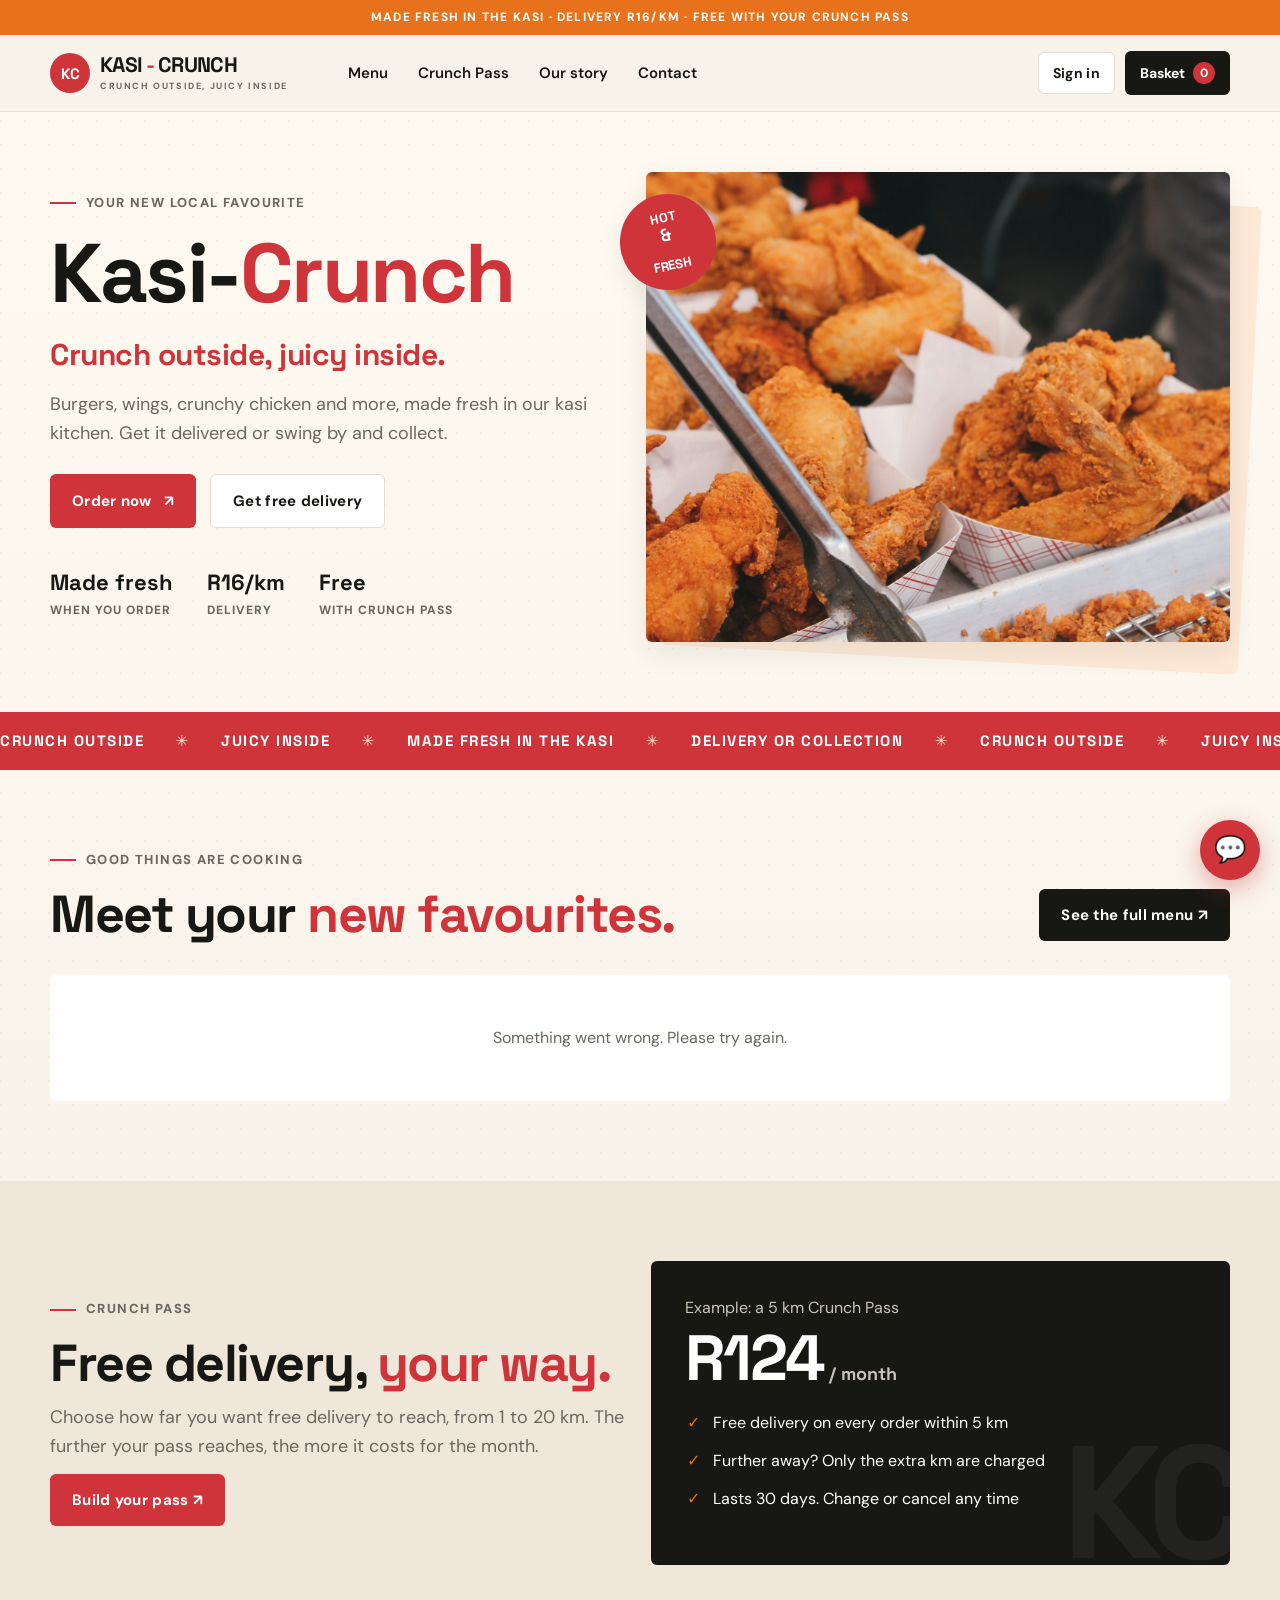
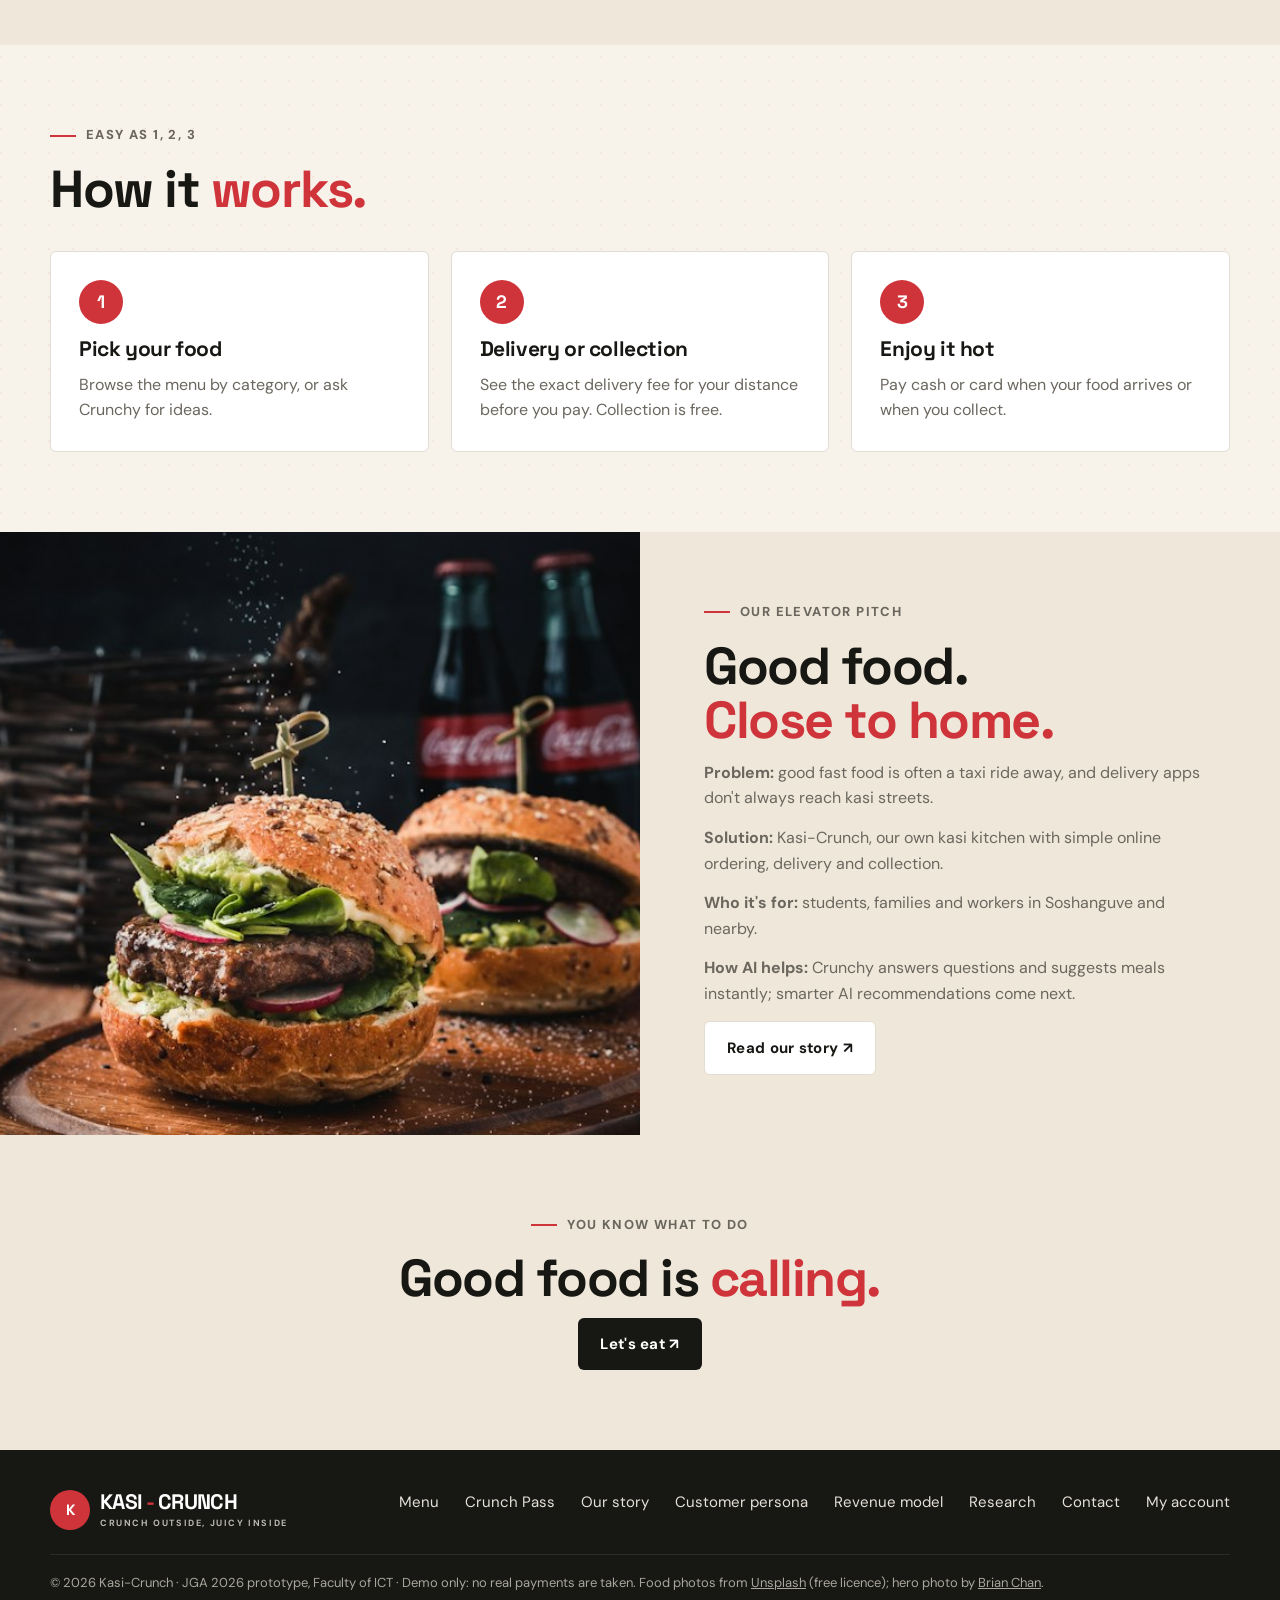
==== commit 08f5eddf: "Light redesign, photo menu, per-km delivery and Crunch Pass - Restyle in the light look of the group" ====
--- a/public/index.html
+++ b/public/index.html
@@ -3,58 +3,102 @@
 <head>
   <meta charset="utf-8">
   <meta name="viewport" content="width=device-width, initial-scale=1">
-  <title>Kasi-Crunch · Crunch outside, juicy inside</title>
-  <meta name="description" content="Kasi-Crunch: township fried chicken, ordered online and delivered around Soshanguve.">
+  <meta name="theme-color" content="#cf343b">
+  <title>Kasi-Crunch | Crunch outside, juicy inside</title>
+  <meta name="description" content="Order Kasi-Crunch online for delivery or collection. Crunch outside, juicy inside.">
   <link rel="icon" href="img/favicon.svg" type="image/svg+xml">
   <link rel="preconnect" href="https://fonts.googleapis.com">
   <link rel="preconnect" href="https://fonts.gstatic.com" crossorigin>
-  <link href="https://fonts.googleapis.com/css2?family=Baloo+2:wght@700;800&family=Poppins:wght@400;600;700&display=swap" rel="stylesheet">
+  <link href="https://fonts.googleapis.com/css2?family=DM+Sans:wght@400;500;700;800&family=Space+Grotesk:wght@500;700&display=swap" rel="stylesheet">
   <link rel="stylesheet" href="css/style.css">
 </head>
 <body data-page="home">
-  <main id="main" class="container">
+  <main id="main">
+    <section class="container hero">
+      <div>
+        <p class="eyebrow">Your new local favourite</p>
+        <h1>Kasi-<em>Crunch</em></h1>
+        <p class="slogan">Crunch outside, juicy inside.</p>
+        <p class="lead">Burgers, wings, crunchy chicken and more, made fresh in our kasi kitchen. Get it delivered or swing by and collect.</p>
+        <div class="hero-actions">
+          <a class="button button-primary" href="menu.html">Order now <span aria-hidden="true">↗</span></a>
+          <a class="button button-outline" href="pass.html">Get free delivery</a>
+        </div>
+        <div class="hero-stats">
+          <div><strong>Made fresh</strong><span>When you order</span></div>
+          <div><strong>R16/km</strong><span>Delivery</span></div>
+          <div><strong>Free</strong><span>With Crunch Pass</span></div>
+        </div>
+      </div>
+      <div class="hero-art">
+        <div class="hero-sticker">HOT<br><span>&amp;</span><br>FRESH</div>
+        <img src="img/background.jpg" alt="Golden fried chicken in paper trays">
+      </div>
+    </section>
 
-    <section class="hero">
-      <div class="hero-inner">
-        <span class="eyebrow">🍗 Kasi fried chicken · Soshanguve</span>
-        <h1>Kasi-Crunch</h1>
-        <p class="slogan">"Crunch outside, juicy inside"</p>
-        <p class="lead">Golden fried chicken, kotas and combos made in the kasi, ordered in a few taps and delivered hot to your door.</p>
-        <div class="hero-actions">
-          <a class="btn btn-primary btn-lg" href="menu.html">Order now →</a>
-          <a class="btn btn-lg" href="revenue.html#clubs">Join a club</a>
+    <section class="ticker" aria-label="Our promise">
+      <div class="ticker-track" aria-hidden="true">
+        CRUNCH OUTSIDE <span>✳</span> JUICY INSIDE <span>✳</span> MADE FRESH IN THE KASI <span>✳</span> DELIVERY OR COLLECTION <span>✳</span>
+        CRUNCH OUTSIDE <span>✳</span> JUICY INSIDE <span>✳</span> MADE FRESH IN THE KASI <span>✳</span> DELIVERY OR COLLECTION <span>✳</span>
+      </div>
+      <span class="visually-hidden">Crunch outside, juicy inside. Made fresh in the kasi. Delivery or collection.</span>
+    </section>
+
+    <section class="container section">
+      <div class="section-heading">
+        <div><p class="eyebrow">Good things are cooking</p><h2>Meet your <em>new favourites.</em></h2></div>
+        <a class="button button-dark" href="menu.html">See the full menu ↗</a>
+      </div>
+      <div class="menu-grid" id="bestsellers"><div class="loading-card">Getting the good stuff ready…</div></div>
+    </section>
+
+    <section class="section section-alt">
+      <div class="container grid grid-2" style="align-items:center">
+        <div>
+          <p class="eyebrow">Crunch Pass</p>
+          <h2>Free delivery, <em>your way.</em></h2>
+          <p class="lead">Choose how far you want free delivery to reach, from 1 to 20 km. The further your pass reaches, the more it costs for the month.</p>
+          <a class="button button-primary" href="pass.html">Build your pass ↗</a>
         </div>
-        <div class="trust">
-          <span>🚚 R25 delivery · free over R250</span>
-          <span>💵 Pay cash or card on delivery</span>
+        <div class="pass-card">
+          <p class="muted" style="margin:0">Example: a 5 km Crunch Pass</p>
+          <div class="pass-price">R124<small> / month</small></div>
+          <ul class="ticks">
+            <li>Free delivery on every order within 5 km</li>
+            <li>Further away? Only the extra km are charged</li>
+            <li>Lasts 30 days. Change or cancel any time</li>
+          </ul>
         </div>
       </div>
     </section>
 
-    <section class="section">
-      <div class="section-head">
-        <div><h2>Bestsellers</h2><p class="muted">What the kasi orders most.</p></div>
-        <a class="btn" href="menu.html">Full menu →</a>
-      </div>
-      <div class="menu-grid" id="bestsellers"><div class="skeleton"></div><div class="skeleton"></div><div class="skeleton"></div></div>
-    </section>
-
-    <section class="section grid grid-3">
-      <div class="card glass step"><span class="step-num">1</span><div><strong>Pick your food</strong><span>Browse the menu by category or ask Crunchy for ideas.</span></div></div>
-      <div class="card glass step"><span class="step-num">2</span><div><strong>Check out</strong><span>See the delivery fee before you pay. No surprises.</span></div></div>
-      <div class="card glass step"><span class="step-num">3</span><div><strong>We deliver it hot</strong><span>Local runners bring it to your door. Pay when it arrives.</span></div></div>
-    </section>
-
-    <section class="section card glass">
-      <span class="eyebrow">Our elevator pitch</span>
-      <div class="grid grid-4">
-        <div><h3>😩 Problem</h3><p class="muted">Good fried chicken is often a taxi ride away, and delivery apps don't always reach kasi streets.</p></div>
-        <div><h3>💡 Solution</h3><p class="muted">Kasi-Crunch: kasi-made fried chicken you order online, delivered by local runners.</p></div>
-        <div><h3>🎯 Who it's for</h3><p class="muted">Students, families and workers in Soshanguve and nearby who want great food, fast.</p></div>
-        <div><h3>🤖 How AI helps</h3><p class="muted">Crunchy answers questions and suggests meals instantly. Smarter AI recommendations come next.</p></div>
+    <section class="container section">
+      <div class="section-heading"><div><p class="eyebrow">Easy as 1, 2, 3</p><h2>How it <em>works.</em></h2></div></div>
+      <div class="grid grid-3">
+        <div class="card"><div class="step-num">1</div><h3>Pick your food</h3><p class="muted">Browse the menu by category, or ask Crunchy for ideas.</p></div>
+        <div class="card"><div class="step-num">2</div><h3>Delivery or collection</h3><p class="muted">See the exact delivery fee for your distance before you pay. Collection is free.</p></div>
+        <div class="card"><div class="step-num">3</div><h3>Enjoy it hot</h3><p class="muted">Pay cash or card when your food arrives or when you collect.</p></div>
       </div>
     </section>
 
+    <section class="story">
+      <div class="story-photo"><img src="img/menu/photo-1550547660-d9450f859349.jpg" alt="A freshly made burger with golden fries"></div>
+      <div class="story-copy">
+        <p class="eyebrow">Our elevator pitch</p>
+        <h2>Good food.<br><em>Close to home.</em></h2>
+        <p><strong>Problem:</strong> good fast food is often a taxi ride away, and delivery apps don't always reach kasi streets.</p>
+        <p><strong>Solution:</strong> Kasi-Crunch, our own kasi kitchen with simple online ordering, delivery and collection.</p>
+        <p><strong>Who it's for:</strong> students, families and workers in Soshanguve and nearby.</p>
+        <p><strong>How AI helps:</strong> Crunchy answers questions and suggests meals instantly; smarter AI recommendations come next.</p>
+        <a class="button button-outline" href="about.html">Read our story ↗</a>
+      </div>
+    </section>
+
+    <section class="last-call">
+      <p class="eyebrow">You know what to do</p>
+      <h2>Good food is <em>calling.</em></h2>
+      <a class="button button-dark" href="menu.html">Let's eat ↗</a>
+    </section>
   </main>
   <script src="js/app.js"></script>
   <script src="js/home.js"></script>
--- a/public/css/style.css
+++ b/public/css/style.css
@@ -2,354 +2,338 @@
  * File:    style.css
  * Author:  Kasi-Crunch group (JGA 2026)
  * Date:    2026-10-17
- * Purpose: Kasi-Crunch's look: a red-and-orange monochrome theme with frosted
- *          glass panels over a fried-chicken photo. Big, clear buttons and
- *          plenty of space keep every page easy to use.
+ * Purpose: Kasi-Crunch's look, based on the group's JGA-Project styling:
+ *          warm paper background, dark ink text, red and orange accents,
+ *          white photo cards. Text sizes are kept large and buttons big so
+ *          the site is easy to use on a phone.
  */
 
 :root {
-  --red-950: #2a0606;
-  --red-900: #450a0a;
-  --red-800: #7f1d1d;
-  --red-700: #b91c1c;
-  --red-600: #dc2626;
-  --orange-600: #ea580c;
-  --orange-500: #f97316;
-  --orange-400: #fb923c;
-  --orange-300: #fdba74;
-  --orange-100: #ffedd5;
-  --text: #fff7ed;
-  --muted: #fcd9bd;
-  --faint: #e8b08a;
-  --glass: rgba(255, 237, 213, 0.08);
-  --glass-strong: rgba(255, 237, 213, 0.14);
-  --glass-border: rgba(253, 186, 116, 0.25);
-  --glass-highlight: rgba(255, 237, 213, 0.3);
-  --accent: linear-gradient(135deg, var(--red-600) 0%, var(--orange-500) 100%);
-  --ok: #fdba74;
-  --radius: 22px;
-  --radius-sm: 14px;
-  --shadow: 0 18px 44px rgba(20, 2, 2, 0.5);
-  --blur: blur(18px) saturate(150%);
-  --max: 1140px;
+  --ink: #171714;
+  --paper: #f7f3ea;
+  --paper-deep: #efe8da;
+  --white: #ffffff;
+  --red: #cf343b;
+  --red-dark: #ad2832;
+  --orange: #e8711c;
+  --orange-soft: #fde9d6;
+  --muted: #6b675f;
+  --line: #e2ddd2;
+  --heading: "Space Grotesk", system-ui, sans-serif;
+  --body: "DM Sans", system-ui, sans-serif;
+  --radius: 6px;
+  --shadow: 0 10px 30px rgba(23, 23, 20, 0.08);
+  --max: 1180px;
 }
 
 * { box-sizing: border-box; }
 [hidden] { display: none !important; }
-html { scroll-behavior: smooth; }
-
+html { scroll-behavior: smooth; scroll-padding-top: 90px; }
 body {
   margin: 0;
-  min-height: 100vh;
-  font-family: "Poppins", system-ui, -apple-system, "Segoe UI", sans-serif;
-  font-size: 1.02rem;
-  color: var(--text);
-  line-height: 1.65;
-  overflow-x: hidden;
-  /* The photo sits under a deep red-to-orange wash so text always stays readable. */
+  color: var(--ink);
+  font-family: var(--body);
+  font-size: 16px;
+  line-height: 1.6;
+  -webkit-font-smoothing: antialiased;
+  /* Light paper with a faint warm dot pattern. */
   background:
-    linear-gradient(160deg, rgba(42, 6, 6, 0.9) 0%, rgba(69, 10, 10, 0.86) 45%, rgba(124, 45, 18, 0.84) 100%),
-    url("../img/background.jpg") center / cover fixed no-repeat,
-    var(--red-950);
-}
-
-a { color: var(--orange-300); text-decoration: none; }
-a:hover { text-decoration: underline; }
-:focus-visible { outline: 3px solid var(--orange-400); outline-offset: 3px; border-radius: 8px; }
-img { max-width: 100%; }
-
-.container { width: min(var(--max), 100% - 32px); margin-inline: auto; }
-
-/* ---------- Glass ---------- */
-.glass {
-  background: var(--glass);
-  border: 1px solid var(--glass-border);
-  border-radius: var(--radius);
-  backdrop-filter: var(--blur);
-  -webkit-backdrop-filter: var(--blur);
-  box-shadow: var(--shadow), inset 0 1px 0 var(--glass-highlight);
-}
-.glass-strong { background: var(--glass-strong); }
-
-/* ---------- Header ---------- */
-.site-header { position: sticky; top: 12px; z-index: 50; margin-top: 12px; }
-.nav { display: flex; align-items: center; gap: 16px; padding: 10px 12px 10px 18px; border-radius: 999px; }
-.brand { display: flex; align-items: center; gap: 10px; color: var(--text); white-space: nowrap; }
-.brand:hover { text-decoration: none; }
-.brand-mark {
-  width: 40px; height: 40px; border-radius: 12px; display: grid; place-items: center; font-size: 1.3rem;
-  background: var(--accent); box-shadow: 0 6px 18px rgba(234, 88, 12, 0.45);
-}
-.brand-name { font-family: "Baloo 2", "Poppins", sans-serif; font-weight: 800; font-size: 1.35rem; line-height: 1; letter-spacing: 0.01em; }
-.brand-name span { color: var(--orange-400); }
-.nav-links { display: flex; gap: 2px; margin: 0 auto; padding: 0; list-style: none; }
-.nav-links a { display: block; padding: 9px 13px; border-radius: 999px; color: var(--muted); font-weight: 600; font-size: 0.93rem; }
-.nav-links a:hover { color: var(--text); background: rgba(255, 237, 213, 0.1); text-decoration: none; }
-.nav-links a.active { color: var(--text); background: rgba(249, 115, 22, 0.28); }
-.nav-actions { display: flex; align-items: center; gap: 8px; }
-.cart-link { position: relative; }
-.cart-count {
-  position: absolute; top: -5px; right: -5px; min-width: 21px; height: 21px; padding: 0 6px; border-radius: 999px;
-  background: var(--orange-500); color: var(--red-950); font-size: 0.74rem; font-weight: 800; display: grid; place-items: center;
-}
-.cart-count:empty, .cart-count[data-count="0"] { display: none; }
-.menu-toggle { display: none; }
-
-@media (max-width: 1060px) {
-  .nav { border-radius: var(--radius); flex-wrap: wrap; }
-  .menu-toggle { display: inline-flex; margin-left: auto; }
-  .nav-links { display: none; width: 100%; flex-direction: column; order: 3; margin: 4px 0; }
-  .nav-links.open { display: flex; }
-  .nav-links a { padding: 12px 14px; font-size: 1rem; }
-  .nav-actions { order: 2; }
+    radial-gradient(circle at 1px 1px, rgba(207, 52, 59, 0.07) 1px, transparent 0) 0 0 / 24px 24px,
+    linear-gradient(180deg, #fffaf2 0%, var(--paper) 40%);
+  background-color: var(--paper);
+}
+button, input, select, textarea { font: inherit; }
+a { color: inherit; text-decoration: none; }
+a:hover { color: var(--red); }
+img { max-width: 100%; display: block; }
+:focus-visible { outline: 3px solid var(--orange); outline-offset: 2px; }
+
+.container { width: min(var(--max), 100% - 40px); margin-inline: auto; }
+
+/* ---------- Announcement + header ---------- */
+.announcement {
+  background: var(--orange); color: #fff; font-size: 12px; font-weight: 700; letter-spacing: 1.2px;
+  text-align: center; padding: 8px 16px; text-transform: uppercase;
+}
+.site-header {
+  position: sticky; top: 0; z-index: 40; background: rgba(247, 243, 234, 0.95); backdrop-filter: blur(12px);
+  border-bottom: 1px solid rgba(23, 23, 20, 0.08);
+}
+.header-inner { height: 76px; display: flex; align-items: center; gap: 24px; }
+.brand { display: flex; align-items: center; gap: 10px; font: 700 21px var(--heading); letter-spacing: -0.6px; line-height: 1; white-space: nowrap; }
+.brand:hover { color: inherit; }
+.brand-mark { width: 40px; height: 40px; border-radius: 50%; background: var(--red); color: #fff; display: grid; place-items: center; font-size: 15px; font-weight: 700; letter-spacing: 0; }
+.brand-dash { color: var(--red); }
+.brand small { display: block; font: 700 9px var(--body); letter-spacing: 1.6px; margin-top: 5px; color: var(--muted); }
+.main-nav { display: flex; gap: 6px; margin-left: 24px; }
+.main-nav a { padding: 8px 12px; border-radius: 999px; font-size: 15px; font-weight: 600; }
+.main-nav a.active { background: var(--orange-soft); color: var(--red-dark); }
+.header-actions { display: flex; align-items: center; gap: 10px; margin-left: auto; }
+.basket-link {
+  display: inline-flex; align-items: center; gap: 8px; background: var(--ink); color: #fff; border-radius: var(--radius);
+  padding: 11px 15px; font-size: 14px; font-weight: 700;
+}
+.basket-link:hover { color: #fff; background: #000; }
+.basket-count { display: inline-grid; place-items: center; min-width: 22px; height: 22px; padding: 0 6px; background: var(--red); border-radius: 999px; font-size: 12px; }
+.mobile-menu { display: none; border: 0; background: none; font-size: 24px; cursor: pointer; padding: 6px; }
+@media (max-width: 860px) {
+  .header-inner { height: 66px; gap: 12px; }
+  .brand { font-size: 18px; }
+  .brand small { display: none; }
+  .main-nav { display: none; position: absolute; left: 0; right: 0; top: 66px; margin: 0; padding: 12px 20px 18px;
+    background: var(--paper); border-bottom: 1px solid var(--line); flex-direction: column; gap: 4px; }
+  .main-nav.open { display: flex; }
+  .main-nav a { padding: 12px; font-size: 17px; }
+  .mobile-menu { display: block; }
+  .account-link { display: none; }
 }
 
 /* ---------- Buttons ---------- */
-.btn {
-  display: inline-flex; align-items: center; justify-content: center; gap: 8px; min-height: 46px;
-  padding: 11px 22px; border-radius: 999px; border: 1px solid var(--glass-border);
-  background: rgba(255, 237, 213, 0.1); color: var(--text); font: inherit; font-weight: 700; font-size: 0.97rem;
-  cursor: pointer; transition: transform 0.15s ease, background 0.2s ease, box-shadow 0.2s ease; white-space: nowrap;
-}
-.btn:hover { background: rgba(255, 237, 213, 0.18); text-decoration: none; transform: translateY(-1px); }
-.btn:disabled { opacity: 0.5; cursor: not-allowed; transform: none; }
-.btn-primary { background: var(--accent); color: #fff; border-color: transparent; box-shadow: 0 10px 26px rgba(220, 38, 38, 0.4); }
-.btn-primary:hover { background: var(--accent); box-shadow: 0 14px 32px rgba(234, 88, 12, 0.55); }
-.btn-sm { min-height: 38px; padding: 7px 15px; font-size: 0.88rem; }
-.btn-lg { min-height: 54px; padding: 14px 30px; font-size: 1.08rem; }
-.btn-block { width: 100%; }
-.icon-btn { width: 46px; padding: 0; }
+.button {
+  display: inline-flex; align-items: center; justify-content: center; gap: 12px; min-height: 50px; padding: 14px 22px;
+  border: 0; border-radius: var(--radius); font-size: 15px; font-weight: 700; letter-spacing: 0.3px; cursor: pointer;
+  transition: background 0.2s, transform 0.2s;
+}
+.button:hover { transform: translateY(-2px); }
+.button:disabled { opacity: 0.55; cursor: not-allowed; transform: none; }
+.button-primary { background: var(--red); color: #fff; }
+.button-primary:hover { background: var(--red-dark); color: #fff; }
+.button-dark { background: var(--ink); color: #fff; }
+.button-dark:hover { background: #000; color: #fff; }
+.button-outline { background: var(--white); color: var(--ink); border: 1px solid var(--line); }
+.button-outline:hover { border-color: var(--ink); color: var(--ink); }
+.button-small { min-height: 40px; padding: 9px 14px; font-size: 14px; }
+.button-full { width: 100%; }
 
 /* ---------- Type ---------- */
-h1, h2, h3 { font-family: "Baloo 2", "Poppins", sans-serif; line-height: 1.1; margin: 0 0 12px; font-weight: 800; }
-h1 { font-size: clamp(2.4rem, 6vw, 4.2rem); }
-h2 { font-size: clamp(1.7rem, 3.2vw, 2.4rem); }
-h3 { font-size: 1.3rem; }
+h1, h2, h3 { font-family: var(--heading); margin: 0 0 12px; line-height: 1.05; }
+h1 { font-size: clamp(44px, 6.5vw, 86px); letter-spacing: -2.5px; }
+h2 { font-size: clamp(32px, 4.2vw, 52px); letter-spacing: -1.5px; }
+h3 { font-size: 21px; letter-spacing: -0.4px; }
+h1 em, h2 em, h3 em { font-style: normal; color: var(--red); }
 p { margin: 0 0 14px; }
 .muted { color: var(--muted); }
-.faint { color: var(--faint); font-size: 0.9rem; }
-.accent-text { background: linear-gradient(135deg, var(--orange-300), var(--orange-500)); -webkit-background-clip: text; background-clip: text; color: transparent; }
-.lead { font-size: 1.15rem; color: var(--muted); max-width: 58ch; }
-.eyebrow {
-  display: inline-block; padding: 6px 14px; border-radius: 999px; margin-bottom: 16px;
-  background: rgba(249, 115, 22, 0.18); border: 1px solid rgba(249, 115, 22, 0.4);
-  color: var(--orange-300); font-size: 0.8rem; font-weight: 700; letter-spacing: 0.06em; text-transform: uppercase;
-}
-
-/* ---------- Layout ---------- */
-main { padding: 36px 0 80px; }
-.section { margin-top: 64px; }
-.section-head { display: flex; align-items: end; justify-content: space-between; gap: 16px; margin-bottom: 22px; flex-wrap: wrap; }
-.section-head p { margin: 0; }
-.grid { display: grid; gap: 20px; }
+.small { font-size: 14px; }
+.eyebrow { display: flex; align-items: center; gap: 10px; font-size: 13px; font-weight: 800; letter-spacing: 1.4px; text-transform: uppercase; color: var(--muted); margin: 0 0 16px; }
+.eyebrow::before { content: ""; width: 26px; height: 2px; background: var(--red); }
+.lead { font-size: 18px; color: var(--muted); max-width: 52ch; }
+
+/* ---------- Sections ---------- */
+main { min-height: 50vh; }
+.section { padding: 80px 0; }
+.section-tight { padding: 50px 0; }
+.section-alt { background: var(--paper-deep); }
+.section-heading { display: flex; align-items: end; justify-content: space-between; gap: 20px; margin-bottom: 34px; flex-wrap: wrap; }
+.section-heading h2 { margin: 0; }
+.section-heading > p { max-width: 360px; margin: 0; color: var(--muted); }
+.page-head { padding: 64px 0 30px; }
+.page-head h1 { font-size: clamp(40px, 5.5vw, 68px); }
+.grid { display: grid; gap: 22px; }
 .grid-2 { grid-template-columns: repeat(2, minmax(0, 1fr)); }
 .grid-3 { grid-template-columns: repeat(3, minmax(0, 1fr)); }
 .grid-4 { grid-template-columns: repeat(4, minmax(0, 1fr)); }
-.split { grid-template-columns: minmax(0, 1.3fr) minmax(0, 1fr); }
+.split { grid-template-columns: minmax(0, 1.35fr) minmax(0, 1fr); align-items: start; }
 @media (max-width: 900px) { .grid-3, .grid-4 { grid-template-columns: repeat(2, minmax(0, 1fr)); } .split { grid-template-columns: 1fr; } }
-@media (max-width: 620px) { .grid-2, .grid-3, .grid-4 { grid-template-columns: 1fr; } }
-.stack > * + * { margin-top: 14px; }
+@media (max-width: 600px) { .grid-2, .grid-3, .grid-4 { grid-template-columns: 1fr; } .section { padding: 56px 0; } }
+.card { background: var(--white); border: 1px solid var(--line); border-radius: var(--radius); padding: 28px; }
+.card p:last-child { margin-bottom: 0; }
+.card-icon { font-size: 30px; margin-bottom: 10px; line-height: 1; }
 .row { display: flex; gap: 12px; align-items: center; flex-wrap: wrap; }
-.space-between { justify-content: space-between; }
+.between { justify-content: space-between; }
 .center { text-align: center; }
-.card { padding: 26px; height: 100%; }
-.card p:last-child { margin-bottom: 0; }
-.card-icon { font-size: 2rem; margin-bottom: 10px; line-height: 1; }
-
-/* ---------- Page header ---------- */
-.page-hero { padding: 40px; }
-.page-hero h1 { font-size: clamp(2rem, 4.5vw, 3.2rem); }
-.page-hero .lead { margin-bottom: 0; }
-@media (max-width: 620px) { .page-hero, .card { padding: 22px; } }
-
-/* ---------- Home hero ---------- */
-.hero { min-height: min(72vh, 640px); display: grid; align-items: center; padding: 40px 0 10px; }
-.hero-inner { max-width: 680px; }
-.hero h1 { margin-bottom: 14px; text-shadow: 0 4px 24px rgba(20, 2, 2, 0.6); }
-.slogan { font-family: "Baloo 2", sans-serif; font-weight: 700; font-size: clamp(1.4rem, 3vw, 2rem); color: var(--orange-300); margin-bottom: 14px; }
-.hero-actions { display: flex; gap: 12px; flex-wrap: wrap; margin-top: 26px; }
-.trust { display: flex; gap: 10px; flex-wrap: wrap; margin-top: 22px; }
-.trust span { padding: 8px 14px; border-radius: 999px; background: rgba(42, 6, 6, 0.45); border: 1px solid var(--glass-border); font-size: 0.9rem; font-weight: 600; }
-
-/* ---------- Steps ---------- */
-.step { display: flex; gap: 14px; align-items: flex-start; }
-.step-num {
-  flex: none; width: 42px; height: 42px; border-radius: 13px; display: grid; place-items: center;
-  background: var(--accent); font-weight: 800; font-size: 1.1rem;
-}
-.step strong { display: block; font-size: 1.05rem; }
-.step span { color: var(--muted); font-size: 0.95rem; }
-
-/* ---------- Menu cards ---------- */
-.menu-grid { display: grid; gap: 18px; grid-template-columns: repeat(auto-fill, minmax(230px, 1fr)); }
-.item { display: flex; flex-direction: column; padding: 18px; transition: transform 0.2s ease; }
-.item:hover { transform: translateY(-4px); }
-.item-art {
-  aspect-ratio: 16 / 10; border-radius: var(--radius-sm); display: grid; place-items: center; font-size: 3.6rem; margin-bottom: 14px;
-  background: radial-gradient(circle at 30% 25%, rgba(249, 115, 22, 0.45), transparent 60%),
-              radial-gradient(circle at 75% 80%, rgba(220, 38, 38, 0.45), transparent 60%), rgba(42, 6, 6, 0.35);
-  position: relative;
-}
-.item-tags { position: absolute; top: 10px; left: 10px; display: flex; gap: 6px; }
-.item h3 { font-size: 1.2rem; margin-bottom: 4px; }
-.item .desc { color: var(--muted); font-size: 0.92rem; flex: 1; margin-bottom: 12px; }
-.item-foot { display: flex; align-items: center; justify-content: space-between; gap: 10px; }
-.price { font-family: "Baloo 2", sans-serif; font-size: 1.45rem; font-weight: 800; color: var(--orange-300); }
-.tag { display: inline-flex; align-items: center; gap: 4px; padding: 3px 10px; border-radius: 999px; font-size: 0.75rem; font-weight: 700;
-  background: rgba(42, 6, 6, 0.6); border: 1px solid var(--glass-border); }
-.tag-hot { background: rgba(220, 38, 38, 0.55); border-color: rgba(239, 68, 68, 0.7); }
-.tag-orange { background: rgba(234, 88, 12, 0.35); border-color: rgba(251, 146, 60, 0.6); color: var(--orange-100); }
-.tag-soft { background: rgba(255, 237, 213, 0.12); }
-.category-title { display: flex; align-items: center; gap: 10px; margin: 34px 0 14px; }
-.category-title:first-child { margin-top: 0; }
-
-/* ---------- Filters ---------- */
-.toolbar { position: sticky; top: 84px; z-index: 20; display: flex; gap: 12px; align-items: center; flex-wrap: wrap; padding: 12px; margin-bottom: 24px; }
-.chips { display: flex; gap: 8px; flex-wrap: wrap; }
-.chip {
-  min-height: 40px; padding: 8px 16px; border-radius: 999px; border: 1px solid var(--glass-border); background: rgba(42, 6, 6, 0.35);
-  color: var(--muted); font: inherit; font-weight: 600; font-size: 0.9rem; cursor: pointer;
-}
-.chip:hover { color: var(--text); }
-.chip.active { background: var(--accent); color: #fff; border-color: transparent; }
-@media (max-width: 1060px) { .toolbar { position: static; } }
+.stack > * + * { margin-top: 16px; }
+
+/* ---------- Hero ---------- */
+.hero { display: grid; grid-template-columns: 1fr 1.05fr; gap: 40px; align-items: center; padding: 60px 0 70px; position: relative; }
+.hero h1 { margin-bottom: 18px; }
+.slogan { font: 700 clamp(22px, 2.6vw, 30px) var(--heading); color: var(--red); margin-bottom: 16px; letter-spacing: -0.5px; }
+.hero-actions { display: flex; gap: 14px; flex-wrap: wrap; margin-top: 26px; }
+.hero-stats { display: flex; gap: 34px; margin-top: 40px; flex-wrap: wrap; }
+.hero-stats strong { display: block; font: 700 22px var(--heading); }
+.hero-stats span { font-size: 12px; font-weight: 800; letter-spacing: 1px; color: var(--muted); text-transform: uppercase; }
+.hero-art { position: relative; height: 470px; }
+.hero-art::before { content: ""; position: absolute; inset: 20px -20px -18px 28px; background: var(--orange-soft); transform: rotate(3deg); border-radius: var(--radius); }
+.hero-art img { position: relative; width: 100%; height: 100%; object-fit: cover; border-radius: var(--radius); box-shadow: var(--shadow); }
+.hero-sticker {
+  position: absolute; z-index: 2; top: 22px; left: -26px; width: 96px; height: 96px; border-radius: 50%; background: var(--red); color: #fff;
+  display: grid; align-content: center; text-align: center; font: 700 13px var(--heading); line-height: 1.1; transform: rotate(-12deg); box-shadow: var(--shadow);
+}
+.hero-sticker span { font-size: 18px; }
+@media (max-width: 860px) { .hero { grid-template-columns: 1fr; padding-top: 40px; } .hero-art { height: 320px; margin: 0 10px 0 16px; } .hero-sticker { width: 78px; height: 78px; left: -14px; font-size: 11px; } }
+
+/* ---------- Ticker ---------- */
+.ticker { background: var(--red); color: #fff; overflow: hidden; white-space: nowrap; padding: 16px 0; }
+.ticker-track { display: inline-block; font: 700 15px var(--heading); letter-spacing: 1.5px; animation: scroll 28s linear infinite; }
+.ticker-track span { margin: 0 26px; color: var(--orange-soft); }
+@keyframes scroll { from { transform: translateX(0); } to { transform: translateX(-50%); } }
+
+/* ---------- Menu ---------- */
+.category-list { display: flex; gap: 10px; margin-bottom: 28px; flex-wrap: wrap; }
+.category-chip {
+  min-height: 42px; padding: 9px 18px; border: 1px solid var(--line); border-radius: 999px; background: var(--white);
+  font-size: 14px; font-weight: 700; cursor: pointer; transition: all 0.2s;
+}
+.category-chip:hover, .category-chip.active { background: var(--ink); color: #fff; border-color: var(--ink); }
+.search { width: min(420px, 100%); margin-bottom: 18px; }
+.menu-grid { display: grid; grid-template-columns: repeat(3, minmax(0, 1fr)); gap: 26px 20px; }
+@media (max-width: 900px) { .menu-grid { grid-template-columns: repeat(2, minmax(0, 1fr)); gap: 16px; } }
+@media (max-width: 480px) { .menu-grid { grid-template-columns: 1fr; } }
+.menu-card { background: var(--white); border: 1px solid #ebe6dc; border-radius: var(--radius); overflow: hidden; display: flex; flex-direction: column; animation: fade-up 0.4s both; }
+@keyframes fade-up { from { opacity: 0; transform: translateY(10px); } to { opacity: 1; transform: none; } }
+.menu-image { height: 220px; position: relative; overflow: hidden; background: var(--paper-deep); }
+.menu-image img { width: 100%; height: 100%; object-fit: cover; transition: transform 0.5s; }
+.menu-card:hover .menu-image img { transform: scale(1.04); }
+.menu-tags { position: absolute; left: 12px; top: 12px; display: flex; gap: 6px; flex-wrap: wrap; }
+.tag { display: inline-block; padding: 5px 10px; border-radius: 3px; font-size: 11px; font-weight: 800; letter-spacing: 0.6px; text-transform: uppercase; background: var(--paper); color: var(--ink); }
+.tag-red { background: var(--red); color: #fff; }
+.tag-orange { background: var(--orange); color: #fff; }
+.menu-body { padding: 18px 18px 14px; display: flex; flex-direction: column; flex: 1; }
+.menu-title { display: flex; justify-content: space-between; align-items: start; gap: 12px; }
+.menu-title h3 { font-size: 19px; margin: 0; }
+.menu-title strong { font: 700 18px var(--heading); white-space: nowrap; }
+.menu-body p { color: var(--muted); font-size: 14.5px; margin: 8px 0 14px; flex: 1; }
+.add-button {
+  width: 100%; padding: 13px 0 4px; background: none; border: 0; border-top: 1px solid var(--line);
+  display: flex; justify-content: space-between; align-items: center; font-size: 14px; font-weight: 800; letter-spacing: 0.5px; cursor: pointer;
+}
+.add-button span { color: var(--red); font-size: 22px; line-height: 1; }
+.add-button:hover { color: var(--red); }
+.add-button:disabled { color: var(--muted); cursor: not-allowed; }
+.loading-card { grid-column: 1 / -1; padding: 50px; text-align: center; color: var(--muted); background: var(--white); border-radius: var(--radius); }
+.category-heading { margin: 40px 0 16px; font-size: 28px; }
+.category-heading:first-child { margin-top: 0; }
+
+/* ---------- Story / feature sections ---------- */
+.story { display: grid; grid-template-columns: 1fr 1fr; background: var(--paper-deep); }
+.story-photo { min-height: 460px; }
+.story-photo img { width: 100%; height: 100%; object-fit: cover; }
+.story-copy { padding: 70px 12% 60px 10%; align-self: center; }
+.story-copy p { color: var(--muted); max-width: 46ch; }
+@media (max-width: 860px) { .story { grid-template-columns: 1fr; } .story-photo { min-height: 260px; height: 260px; } .story-copy { padding: 44px 24px; } }
+.step-num { width: 44px; height: 44px; border-radius: 50%; background: var(--red); color: #fff; display: grid; place-items: center; font: 700 18px var(--heading); margin-bottom: 14px; }
+.last-call { text-align: center; padding: 80px 20px; background: var(--paper-deep); }
+.last-call .eyebrow { justify-content: center; }
 
 /* ---------- Forms ---------- */
-.field { display: flex; flex-direction: column; gap: 6px; }
-.field label { font-weight: 600; font-size: 0.93rem; }
-.hint { color: var(--faint); font-size: 0.82rem; }
+.form-grid { display: grid; gap: 16px; }
+.form-row { display: grid; grid-template-columns: 1fr 1fr; gap: 14px; }
+@media (max-width: 600px) { .form-row { grid-template-columns: 1fr; } }
+.field { display: flex; flex-direction: column; gap: 6px; font-size: 14px; font-weight: 700; }
+.field small, .hint { color: var(--muted); font-size: 13px; font-weight: 400; }
 .input {
-  width: 100%; min-height: 48px; padding: 12px 15px; border-radius: var(--radius-sm); border: 1px solid var(--glass-border);
-  background: rgba(42, 6, 6, 0.5); color: var(--text); font: inherit; transition: border-color 0.2s, box-shadow 0.2s;
+  width: 100%; min-height: 48px; padding: 10px 14px; border: 1px solid var(--line); border-radius: 4px; background: var(--white);
+  color: var(--ink); font-size: 15px; font-weight: 400; outline: none;
 }
 textarea.input { min-height: 130px; resize: vertical; }
-select.input option { background: var(--red-900); }
-.input::placeholder { color: var(--faint); opacity: 0.8; }
-.input:focus { outline: none; border-color: var(--orange-400); box-shadow: 0 0 0 3px rgba(249, 115, 22, 0.25); }
-.input.invalid { border-color: #fca5a5; box-shadow: 0 0 0 3px rgba(239, 68, 68, 0.25); }
-.field-error { color: #fecaca; font-size: 0.84rem; min-height: 1em; }
-.search-input { flex: 1; min-width: 200px; }
-.form-grid { display: grid; gap: 16px; }
-.form-grid.two { grid-template-columns: 1fr 1fr; }
-@media (max-width: 620px) { .form-grid.two { grid-template-columns: 1fr; } }
-.alert { padding: 13px 16px; border-radius: var(--radius-sm); font-weight: 600; font-size: 0.94rem; }
-.alert-error { background: rgba(220, 38, 38, 0.22); border: 1px solid rgba(248, 113, 113, 0.55); color: #fee2e2; }
-.alert-success { background: rgba(249, 115, 22, 0.2); border: 1px solid rgba(251, 146, 60, 0.6); color: var(--orange-100); }
-.alert-info { background: rgba(255, 237, 213, 0.1); border: 1px solid var(--glass-border); color: var(--orange-100); }
-
-/* ---------- Tabs ---------- */
-.tabs { display: flex; padding: 5px; gap: 4px; border-radius: 999px; margin-bottom: 22px; }
-.tab { flex: 1; min-height: 42px; border-radius: 999px; border: 0; background: transparent; color: var(--muted); font: inherit; font-weight: 700; cursor: pointer; }
-.tab.active { background: var(--accent); color: #fff; }
-
-/* ---------- Tables ---------- */
+.input:focus { border-color: var(--red); box-shadow: 0 0 0 3px rgba(207, 52, 59, 0.12); }
+.input.invalid { border-color: var(--red); background: #fff7f6; }
+.field-error { color: var(--red-dark); font-size: 13px; font-weight: 600; min-height: 1em; }
+.notice { padding: 13px 15px; border-radius: 4px; background: #fdf1e6; color: #7a3d0c; font-size: 15px; }
+.notice-success { background: #e9f3ea; color: #2d5333; }
+.notice-error { background: #fbe9e6; color: #9b3118; }
+.choice { display: flex; gap: 10px; flex-wrap: wrap; }
+.choice label { cursor: pointer; }
+.choice input { position: absolute; opacity: 0; }
+.choice span { display: block; padding: 12px 16px; border: 1px solid var(--line); border-radius: 4px; background: var(--white); font-size: 15px; font-weight: 600; }
+.choice input:checked + span { border-color: var(--red); box-shadow: inset 0 0 0 1px var(--red); background: #fff6f4; }
+.choice input:focus-visible + span { outline: 3px solid var(--orange); }
+.tabs { display: flex; border: 1px solid var(--line); border-radius: var(--radius); overflow: hidden; margin-bottom: 22px; }
+.tab { flex: 1; min-height: 46px; border: 0; background: var(--white); font-weight: 700; cursor: pointer; }
+.tab.active { background: var(--ink); color: #fff; }
+
+/* ---------- Basket / checkout ---------- */
+.basket-item { display: grid; grid-template-columns: 72px 1fr auto; gap: 14px; align-items: start; padding: 16px 0; border-bottom: 1px solid var(--line); }
+.basket-item:last-child { border-bottom: 0; }
+.basket-item img { width: 72px; height: 72px; object-fit: cover; border-radius: 4px; }
+.basket-item h3 { font-size: 17px; margin: 0 0 2px; }
+.quantity { display: flex; align-items: center; gap: 10px; margin-top: 8px; }
+.quantity button { width: 34px; height: 34px; border: 1px solid var(--line); background: var(--white); border-radius: 4px; font-size: 18px; cursor: pointer; }
+.quantity span { min-width: 20px; text-align: center; font-weight: 700; }
+.totals > div { display: flex; justify-content: space-between; padding: 7px 0; color: var(--muted); }
+.totals strong { color: var(--ink); font-family: var(--heading); }
+.totals .total { border-top: 1px dashed var(--line); margin-top: 6px; padding-top: 12px; color: var(--ink); font-weight: 700; font-size: 18px; }
+.totals .total strong { font-size: 22px; }
+
+/* ---------- Crunch Pass ---------- */
+.pass-card { background: var(--ink); color: #fff; border-radius: var(--radius); padding: 34px; position: relative; overflow: hidden; }
+.pass-card::after { content: "KC"; position: absolute; right: -10px; bottom: -40px; font: 700 160px var(--heading); color: rgba(255, 255, 255, 0.05); letter-spacing: -10px; }
+.pass-card .muted { color: #c9c4b8; }
+.pass-price { font: 700 64px var(--heading); letter-spacing: -2px; color: #fff; line-height: 1; margin: 6px 0; }
+.pass-price small { font-size: 18px; color: #c9c4b8; letter-spacing: 0; }
+.km-value { font: 700 30px var(--heading); color: var(--orange); }
+input[type=range] { width: 100%; accent-color: var(--red); height: 30px; cursor: pointer; }
+.range-labels { display: flex; justify-content: space-between; color: #c9c4b8; font-size: 13px; }
+.ticks { list-style: none; padding: 0; margin: 14px 0; }
+.ticks li { padding: 6px 0 6px 28px; position: relative; }
+.ticks li::before { content: "✓"; position: absolute; left: 2px; color: var(--red); font-weight: 800; }
+.pass-card .ticks li::before { color: var(--orange); }
+
+/* ---------- Tables, stats, charts ---------- */
 .table-wrap { overflow-x: auto; }
-table { width: 100%; border-collapse: collapse; font-size: 0.93rem; }
-th, td { padding: 11px 12px; text-align: left; border-bottom: 1px solid rgba(253, 186, 116, 0.15); vertical-align: top; }
-th { color: var(--faint); font-size: 0.78rem; text-transform: uppercase; letter-spacing: 0.05em; font-weight: 700; }
+table { width: 100%; border-collapse: collapse; font-size: 15px; }
+th, td { padding: 11px 10px; text-align: left; border-bottom: 1px solid var(--line); vertical-align: top; }
+th { font-size: 12px; text-transform: uppercase; letter-spacing: 0.6px; color: var(--muted); }
 td.num, th.num { text-align: right; font-variant-numeric: tabular-nums; }
-
-/* ---------- Cart ---------- */
-.cart-item { display: grid; grid-template-columns: 60px 1fr auto; gap: 14px; align-items: center; padding: 14px 0; border-bottom: 1px solid rgba(253, 186, 116, 0.15); }
-.cart-item:last-child { border-bottom: 0; }
-.cart-item .art { width: 60px; height: 60px; border-radius: 14px; display: grid; place-items: center; font-size: 2rem; background: rgba(42, 6, 6, 0.45); }
-.qty { display: inline-flex; align-items: center; gap: 6px; border: 1px solid var(--glass-border); border-radius: 999px; padding: 3px; margin-top: 8px; }
-.qty button { width: 34px; height: 34px; border-radius: 50%; border: 0; background: rgba(255, 237, 213, 0.12); color: var(--text); font-weight: 800; font-size: 1.05rem; cursor: pointer; }
-.qty span { min-width: 24px; text-align: center; font-weight: 700; }
-.summary-row { display: flex; justify-content: space-between; padding: 7px 0; color: var(--muted); }
-.summary-row.total { color: var(--text); font-weight: 800; font-size: 1.25rem; border-top: 1px solid rgba(253, 186, 116, 0.25); margin-top: 8px; padding-top: 14px; }
-.progress { height: 9px; border-radius: 999px; background: rgba(42, 6, 6, 0.55); overflow: hidden; margin: 10px 0 4px; }
-.progress > span { display: block; height: 100%; background: var(--accent); border-radius: 999px; transition: width 0.3s ease; }
-
-/* ---------- Plans ---------- */
-.plan { padding: 28px; display: flex; flex-direction: column; height: 100%; position: relative; }
-.plan.highlight { border-color: rgba(251, 146, 60, 0.75); box-shadow: 0 22px 50px rgba(234, 88, 12, 0.3), inset 0 1px 0 var(--glass-highlight); }
-.plan-price { font-family: "Baloo 2", sans-serif; font-size: 2.6rem; font-weight: 800; color: var(--orange-300); margin: 4px 0; line-height: 1; }
-.plan-price small { font-size: 1rem; color: var(--muted); font-weight: 600; }
-.ticks { list-style: none; padding: 0; margin: 14px 0 20px; }
-.ticks li { padding: 5px 0 5px 28px; position: relative; color: var(--muted); }
-.ticks li::before { content: "✓"; position: absolute; left: 2px; color: var(--orange-400); font-weight: 800; }
-.plan .ticks { flex: 1; }
-
-/* ---------- Persona ---------- */
-.persona { display: grid; grid-template-columns: 200px 1fr; gap: 28px; padding: 30px; }
-.persona-avatar {
-  width: 100%; aspect-ratio: 1; border-radius: 28px; display: grid; place-items: center; font-size: 5.5rem;
-  background: radial-gradient(circle at 30% 25%, rgba(249, 115, 22, 0.55), transparent 60%),
-              radial-gradient(circle at 75% 80%, rgba(220, 38, 38, 0.5), transparent 60%), rgba(42, 6, 6, 0.4);
-}
-.facts { display: flex; flex-wrap: wrap; gap: 8px; margin: 12px 0 18px; }
-.persona-cols { display: grid; grid-template-columns: repeat(3, minmax(0, 1fr)); gap: 16px; }
-.persona-cols h3 { font-size: 1.05rem; margin-bottom: 6px; }
-.persona-cols ul { margin: 0; padding-left: 18px; color: var(--muted); font-size: 0.94rem; }
-.quote { font-style: italic; padding: 14px 18px; border-left: 3px solid var(--orange-500); background: rgba(249, 115, 22, 0.1); border-radius: 0 12px 12px 0; margin-top: 18px; }
-@media (max-width: 820px) {
-  .persona { grid-template-columns: 1fr; }
-  .persona-avatar { max-width: 170px; }
-  .persona-cols { grid-template-columns: 1fr; }
-}
-
-/* ---------- Research ---------- */
-.case-head { display: flex; align-items: center; gap: 12px; margin-bottom: 10px; }
-.case-head .card-icon { margin: 0; }
-.pros-cons { display: grid; grid-template-columns: 1fr 1fr; gap: 14px; margin-top: 10px; }
-.pros-cons h4 { font-size: 0.92rem; margin: 0 0 6px; }
-.pros-cons ul { margin: 0; padding-left: 18px; color: var(--muted); font-size: 0.92rem; }
-@media (max-width: 620px) { .pros-cons { grid-template-columns: 1fr; } }
+.stat { background: var(--white); border: 1px solid var(--line); border-radius: var(--radius); padding: 22px; }
+.stat-label { font-size: 12px; font-weight: 800; letter-spacing: 0.8px; text-transform: uppercase; color: var(--muted); }
+.stat-value { font: 700 30px var(--heading); margin-top: 4px; letter-spacing: -0.5px; }
+.stat-note { color: var(--muted); font-size: 13px; margin-top: 2px; }
+.chart-box { position: relative; height: 290px; }
+.formula { padding: 16px 18px; background: var(--paper); border: 1px solid var(--line); border-radius: 4px; font-family: Consolas, "Courier New", monospace; font-size: 14px; white-space: pre-wrap; }
+
+/* ---------- Persona / research ---------- */
+.persona { display: grid; grid-template-columns: 240px 1fr; gap: 30px; align-items: start; }
+.persona-photo { aspect-ratio: 1; border-radius: var(--radius); background: var(--orange-soft); display: grid; place-items: center; font-size: 96px; }
+.facts { display: flex; flex-wrap: wrap; gap: 8px; margin: 10px 0 18px; }
+.quote { border-left: 3px solid var(--red); padding: 12px 18px; background: var(--paper); font-style: italic; margin-top: 18px; }
+@media (max-width: 760px) { .persona { grid-template-columns: 1fr; } .persona-photo { max-width: 180px; } }
+.pros-cons { display: grid; grid-template-columns: 1fr 1fr; gap: 14px; margin-top: 10px; font-size: 15px; }
+.pros-cons h4 { margin: 0 0 4px; font-size: 14px; }
+.pros-cons ul { margin: 0; padding-left: 18px; color: var(--muted); }
+@media (max-width: 600px) { .pros-cons { grid-template-columns: 1fr; } }
 .references { list-style: none; padding: 0; margin: 0; }
-.references li { margin-bottom: 10px; color: var(--muted); padding-left: 2em; text-indent: -2em; }
-
-/* ---------- Stats & charts ---------- */
-.stat { padding: 22px; }
-.stat-label { color: var(--faint); font-size: 0.8rem; font-weight: 700; text-transform: uppercase; letter-spacing: 0.05em; }
-.stat-value { font-family: "Baloo 2", sans-serif; font-size: 2rem; font-weight: 800; margin-top: 4px; line-height: 1.1; }
-.stat-note { color: var(--faint); font-size: 0.85rem; margin-top: 4px; }
-.chart-box { position: relative; height: 290px; }
-.formula { padding: 14px 18px; border-radius: var(--radius-sm); background: rgba(42, 6, 6, 0.5); border: 1px solid var(--glass-border);
-  font-family: Consolas, "Courier New", monospace; font-size: 0.9rem; white-space: pre-wrap; color: var(--orange-100); }
+.references li { margin-bottom: 10px; padding-left: 2em; text-indent: -2em; color: var(--muted); }
+.references a { color: var(--red-dark); text-decoration: underline; }
 
 /* ---------- Footer ---------- */
-.site-footer { padding: 10px 0 40px; }
-.footer-inner { display: flex; justify-content: space-between; align-items: center; gap: 20px; flex-wrap: wrap; padding: 24px 28px; }
-.footer-links { display: flex; gap: 18px; flex-wrap: wrap; }
-.footer-links a { color: var(--muted); font-weight: 600; }
-.footer-note { text-align: center; color: var(--faint); font-size: 0.84rem; margin-top: 14px; }
-.footer-note a { color: var(--faint); text-decoration: underline; }
-
-/* ---------- Toast / modal ---------- */
-.toast-area { position: fixed; bottom: 24px; left: 50%; transform: translateX(-50%); z-index: 200; display: grid; gap: 10px; width: min(440px, 100% - 32px); }
-.toast { padding: 14px 18px; font-weight: 600; background: rgba(69, 10, 10, 0.92); animation: toast-in 0.25s ease; }
-.toast.error { border-color: rgba(248, 113, 113, 0.7); }
-@keyframes toast-in { from { opacity: 0; transform: translateY(10px); } to { opacity: 1; transform: none; } }
-.modal-backdrop { position: fixed; inset: 0; z-index: 150; background: rgba(20, 2, 2, 0.65); backdrop-filter: blur(6px); display: grid; place-items: center; padding: 16px; }
-.modal { width: min(460px, 100%); padding: 28px; background: rgba(69, 10, 10, 0.92); }
+.site-footer { background: var(--ink); color: #fff; padding: 40px 0 26px; margin-top: 0; }
+.footer-top { display: flex; justify-content: space-between; gap: 24px; flex-wrap: wrap; align-items: start; }
+.footer-links { display: flex; gap: 14px 26px; flex-wrap: wrap; font-size: 15px; }
+.footer-links a { color: #e5e1d8; }
+.footer-links a:hover { color: var(--orange); }
+.site-footer .brand small { color: #bab8b0; }
+.footer-note { color: #a9a69d; font-size: 13px; margin-top: 24px; border-top: 1px solid #2c2c27; padding-top: 18px; }
+.footer-note a { text-decoration: underline; }
+
+/* ---------- Toast ---------- */
+.toast-area { position: fixed; z-index: 60; bottom: 22px; left: 50%; transform: translateX(-50%); display: grid; gap: 8px; width: min(420px, 100% - 32px); }
+.toast { padding: 14px 18px; background: var(--ink); color: #fff; border-radius: 4px; font-size: 15px; box-shadow: 0 6px 24px rgba(0,0,0,0.2); animation: fade-up 0.25s both; }
+.toast.error { background: var(--red-dark); }
 
 /* ---------- Assistant ---------- */
-.chat-fab { position: fixed; right: 20px; bottom: 20px; z-index: 120; width: 62px; height: 62px; min-height: 0; border-radius: 50%; font-size: 1.6rem; padding: 0; }
-.chat-panel { position: fixed; right: 20px; bottom: 94px; z-index: 120; width: min(360px, 100% - 32px); display: flex; flex-direction: column; max-height: min(540px, 74vh);
-  background: rgba(69, 10, 10, 0.94); }
-.chat-head { display: flex; align-items: center; gap: 12px; padding: 14px 16px; border-bottom: 1px solid rgba(253, 186, 116, 0.18); }
-.chat-head .avatar { width: 40px; height: 40px; border-radius: 12px; display: grid; place-items: center; background: var(--accent); font-size: 1.3rem; }
-.chat-head small { display: block; color: var(--faint); }
-.chat-log { flex: 1; overflow-y: auto; padding: 14px; display: flex; flex-direction: column; gap: 10px; }
-.msg { max-width: 88%; padding: 10px 14px; border-radius: 16px; font-size: 0.93rem; }
-.msg.bot { background: rgba(255, 237, 213, 0.1); border-bottom-left-radius: 4px; }
-.msg.user { background: var(--accent); margin-left: auto; border-bottom-right-radius: 4px; font-weight: 600; }
-.msg-product { display: flex; align-items: center; gap: 10px; margin-top: 8px; padding: 8px; border-radius: 12px; background: rgba(42, 6, 6, 0.5); }
-.msg-product .emoji { font-size: 1.5rem; }
-.msg-product div { flex: 1; font-size: 0.85rem; }
-.chat-suggestions { display: flex; gap: 6px; flex-wrap: wrap; padding: 0 14px 10px; }
-.chat-suggestions .chip { min-height: 34px; padding: 5px 12px; font-size: 0.82rem; }
-.chat-form { display: flex; gap: 8px; padding: 12px; border-top: 1px solid rgba(253, 186, 116, 0.18); }
+.chat-fab { position: fixed; right: 20px; bottom: 20px; z-index: 50; width: 60px; height: 60px; border-radius: 50%; border: 0; background: var(--red); color: #fff; font-size: 26px; cursor: pointer; box-shadow: 0 8px 24px rgba(207, 52, 59, 0.4); }
+.chat-panel { position: fixed; right: 20px; bottom: 92px; z-index: 50; width: min(360px, 100% - 32px); max-height: min(540px, 74vh); display: flex; flex-direction: column;
+  background: var(--white); border: 1px solid var(--line); border-radius: 10px; box-shadow: 0 18px 50px rgba(23,23,20,0.18); overflow: hidden; }
+.chat-head { display: flex; align-items: center; gap: 10px; padding: 14px 16px; background: var(--ink); color: #fff; }
+.chat-head .avatar { width: 38px; height: 38px; border-radius: 50%; background: var(--red); display: grid; place-items: center; font-size: 20px; }
+.chat-head small { display: block; color: #c9c4b8; }
+.chat-close { margin-left: auto; width: 34px; height: 34px; border-radius: 50%; border: 0; background: #2c2c27; color: #fff; font-size: 18px; cursor: pointer; }
+.chat-log { flex: 1; overflow-y: auto; padding: 14px; display: flex; flex-direction: column; gap: 10px; background: var(--paper); }
+.msg { max-width: 88%; padding: 10px 13px; border-radius: 12px; font-size: 15px; }
+.msg.bot { background: var(--white); border: 1px solid var(--line); border-bottom-left-radius: 3px; }
+.msg.user { background: var(--red); color: #fff; margin-left: auto; border-bottom-right-radius: 3px; }
+.msg-product { display: flex; align-items: center; gap: 10px; margin-top: 8px; padding: 6px; border-radius: 8px; background: var(--paper); }
+.msg-product img { width: 44px; height: 44px; object-fit: cover; border-radius: 4px; }
+.msg-product div { flex: 1; font-size: 13px; }
+.chat-suggestions { display: flex; gap: 6px; flex-wrap: wrap; padding: 10px 14px 0; background: var(--paper); }
+.chat-suggestions .category-chip { min-height: 34px; padding: 5px 12px; font-size: 13px; }
+.chat-form { display: flex; gap: 8px; padding: 12px; border-top: 1px solid var(--line); }
 
 /* ---------- Misc ---------- */
-.empty { text-align: center; padding: 46px 20px; color: var(--muted); }
-.empty .big { font-size: 3rem; margin-bottom: 8px; }
-.skeleton { background: linear-gradient(90deg, rgba(255,237,213,0.05), rgba(255,237,213,0.12), rgba(255,237,213,0.05)); background-size: 200% 100%; animation: shimmer 1.3s infinite; border-radius: var(--radius); min-height: 300px; }
-@keyframes shimmer { from { background-position: 200% 0; } to { background-position: -200% 0; } }
-.divider { height: 1px; background: rgba(253, 186, 116, 0.18); margin: 16px 0; border: 0; }
-details summary { cursor: pointer; font-weight: 600; padding: 4px 0; }
-details p { margin: 6px 0 0; }
+.empty { text-align: center; padding: 40px 16px; color: var(--muted); }
+.empty .big { font-size: 40px; color: var(--red); }
+.divider { border: 0; border-top: 1px solid var(--line); margin: 16px 0; }
+details summary { cursor: pointer; font-weight: 700; padding: 4px 0; }
 .visually-hidden { position: absolute; width: 1px; height: 1px; overflow: hidden; clip: rect(0 0 0 0); white-space: nowrap; }
-.skip-link:focus { position: fixed; top: 10px; left: 10px; width: auto; height: auto; clip: auto; z-index: 300; padding: 10px 16px; background: var(--red-700); color: #fff; border-radius: 10px; }
-@media (prefers-reduced-motion: reduce) { * { animation: none !important; transition: none !important; scroll-behavior: auto !important; } }
+.skip-link:focus { position: fixed; top: 10px; left: 10px; width: auto; height: auto; clip: auto; z-index: 100; padding: 10px 16px; background: var(--ink); color: #fff; }
+@media (prefers-reduced-motion: reduce) { * { animation: none !important; transition: none !important; } }
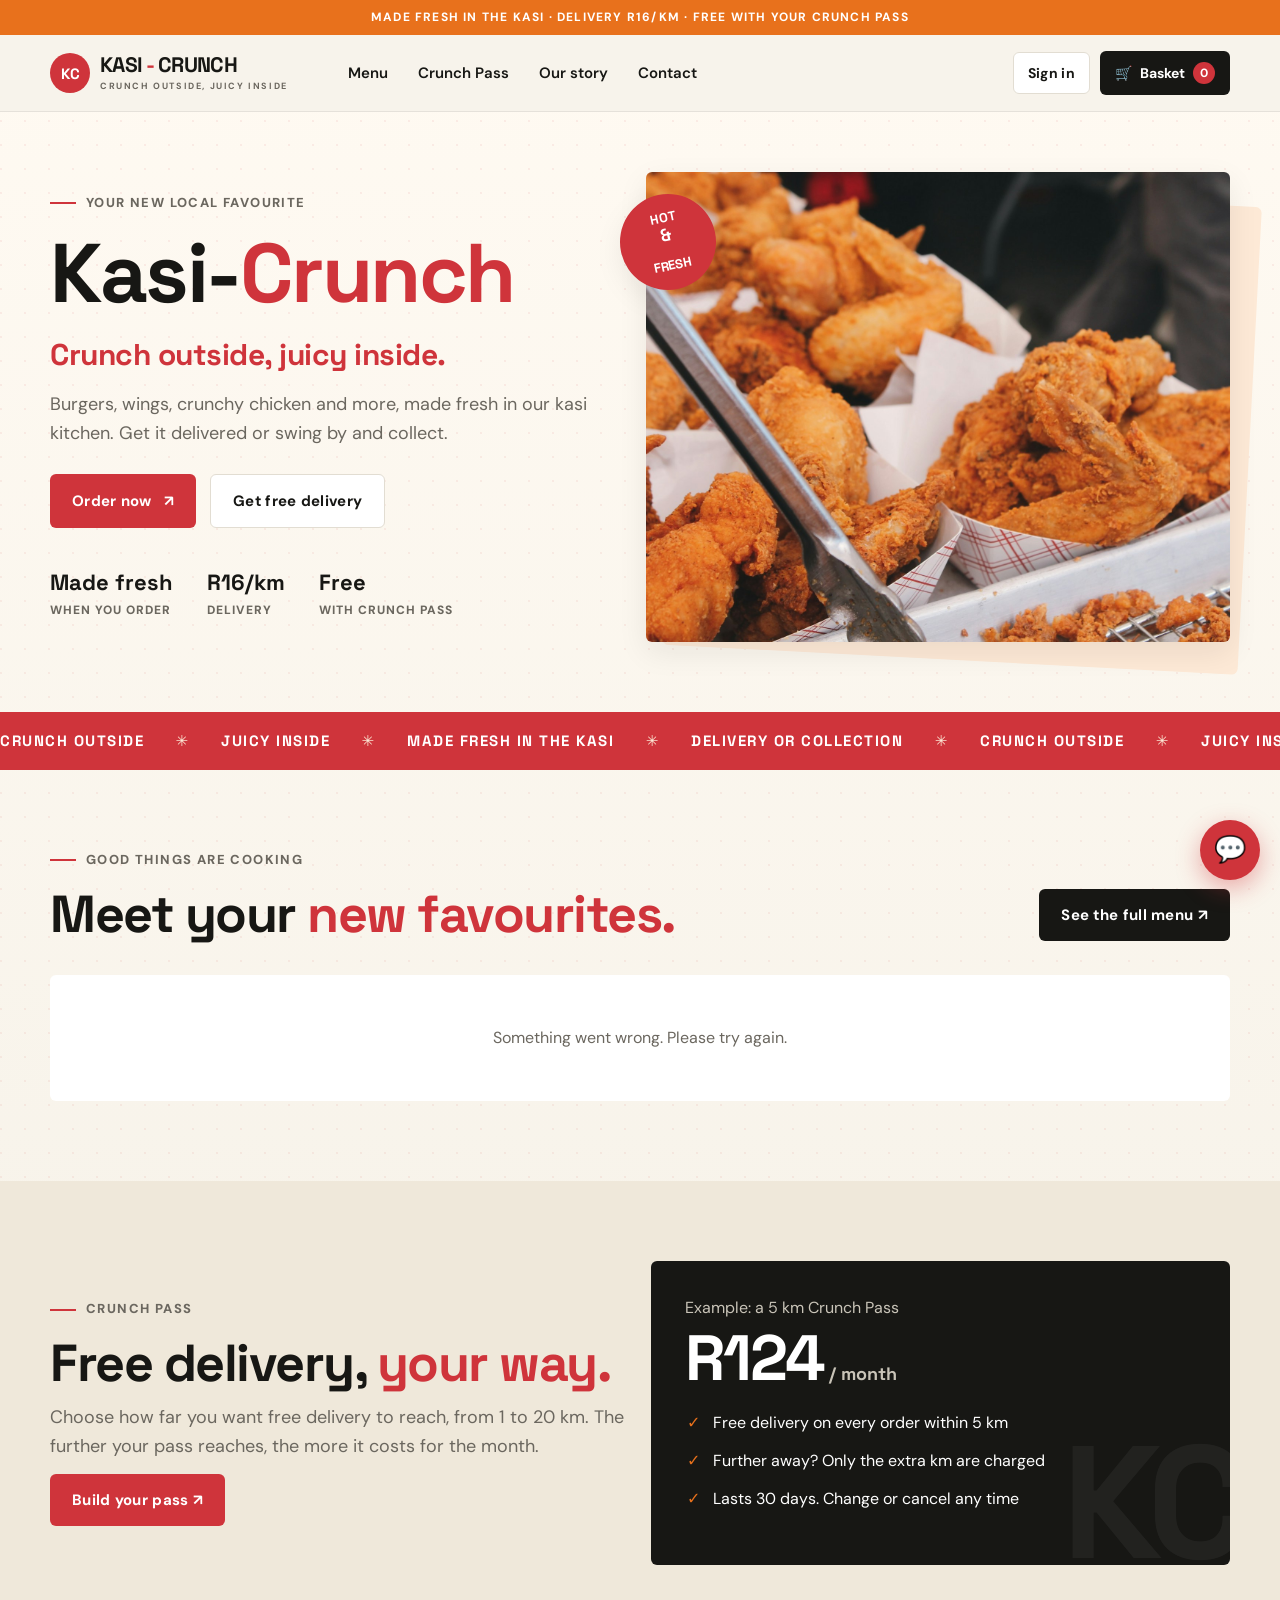
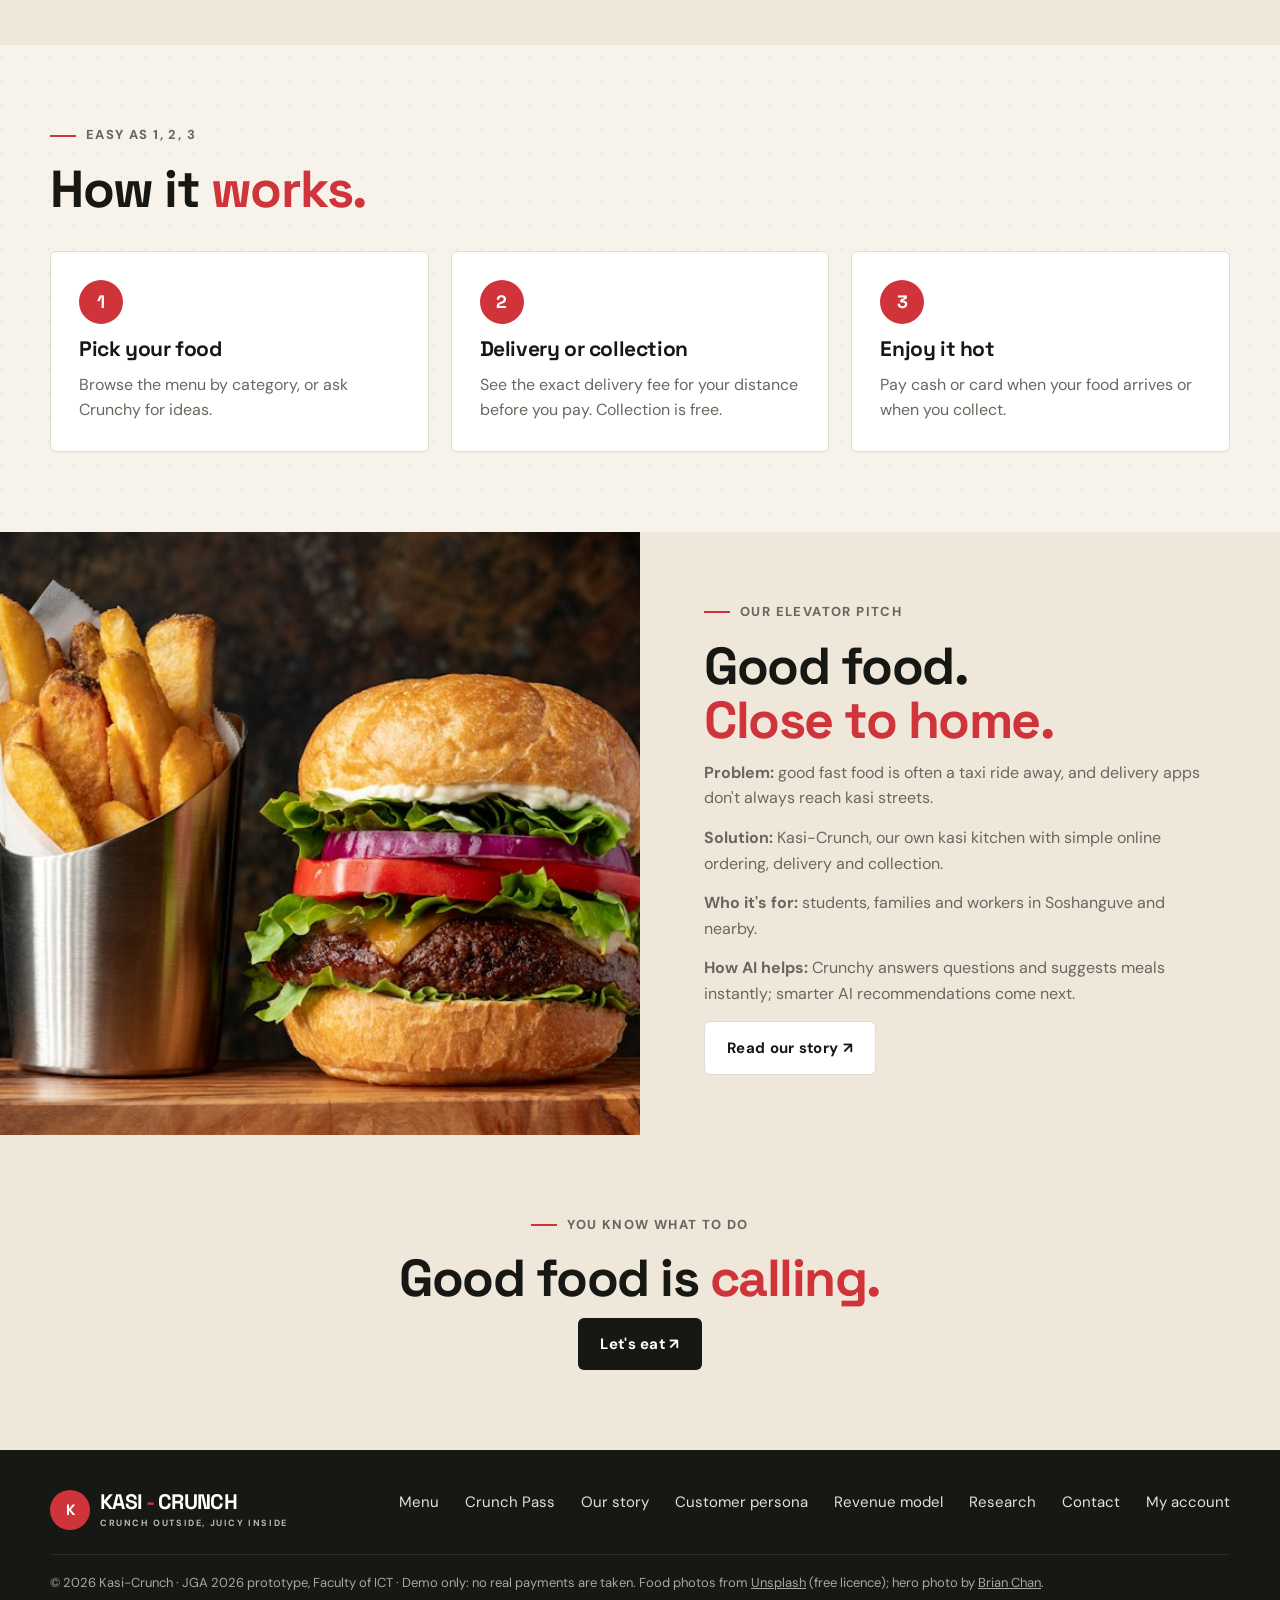
==== commit a8e76067: "Polish the look: unique menu photos, cleaner prices, phone header - Every menu item now has its own " ====
--- a/public/index.html
+++ b/public/index.html
@@ -82,7 +82,7 @@
     </section>
 
     <section class="story">
-      <div class="story-photo"><img src="img/menu/photo-1550547660-d9450f859349.jpg" alt="A freshly made burger with golden fries"></div>
+      <div class="story-photo"><img src="img/menu/photo-1594212699903-ec8a3eca50f5.jpg" alt="A freshly made burger with golden fries"></div>
       <div class="story-copy">
         <p class="eyebrow">Our elevator pitch</p>
         <h2>Good food.<br><em>Close to home.</em></h2>
--- a/public/css/style.css
+++ b/public/css/style.css
@@ -85,7 +85,15 @@
   .main-nav.open { display: flex; }
   .main-nav a { padding: 12px; font-size: 17px; }
   .mobile-menu { display: block; }
-  .account-link { display: none; }
+  .header-actions .account-link { display: none; }
+}
+@media (max-width: 420px) {
+  .container { width: calc(100% - 28px); }
+  .brand-mark { width: 34px; height: 34px; font-size: 13px; }
+  .brand { font-size: 16px; gap: 8px; }
+  .basket-link { padding: 9px 11px; }
+  .basket-link .basket-word { display: none; }
+  .announcement { font-size: 11px; letter-spacing: 0.6px; }
 }
 
 /* ---------- Buttons ---------- */
@@ -135,7 +143,7 @@
 .split { grid-template-columns: minmax(0, 1.35fr) minmax(0, 1fr); align-items: start; }
 @media (max-width: 900px) { .grid-3, .grid-4 { grid-template-columns: repeat(2, minmax(0, 1fr)); } .split { grid-template-columns: 1fr; } }
 @media (max-width: 600px) { .grid-2, .grid-3, .grid-4 { grid-template-columns: 1fr; } .section { padding: 56px 0; } }
-.card { background: var(--white); border: 1px solid var(--line); border-radius: var(--radius); padding: 28px; }
+.card { background: var(--white); border: 1px solid var(--line); border-radius: var(--radius); padding: 28px; box-shadow: 0 1px 2px rgba(23, 23, 20, 0.04); }
 .card p:last-child { margin-bottom: 0; }
 .card-icon { font-size: 30px; margin-bottom: 10px; line-height: 1; }
 .row { display: flex; gap: 12px; align-items: center; flex-wrap: wrap; }
@@ -178,7 +186,9 @@
 .menu-grid { display: grid; grid-template-columns: repeat(3, minmax(0, 1fr)); gap: 26px 20px; }
 @media (max-width: 900px) { .menu-grid { grid-template-columns: repeat(2, minmax(0, 1fr)); gap: 16px; } }
 @media (max-width: 480px) { .menu-grid { grid-template-columns: 1fr; } }
-.menu-card { background: var(--white); border: 1px solid #ebe6dc; border-radius: var(--radius); overflow: hidden; display: flex; flex-direction: column; animation: fade-up 0.4s both; }
+.menu-card { background: var(--white); border: 1px solid #ebe6dc; border-radius: var(--radius); overflow: hidden; display: flex; flex-direction: column; animation: fade-up 0.4s both;
+  transition: box-shadow 0.25s, transform 0.25s; }
+.menu-card:hover { box-shadow: 0 16px 40px rgba(23, 23, 20, 0.12); transform: translateY(-3px); }
 @keyframes fade-up { from { opacity: 0; transform: translateY(10px); } to { opacity: 1; transform: none; } }
 .menu-image { height: 220px; position: relative; overflow: hidden; background: var(--paper-deep); }
 .menu-image img { width: 100%; height: 100%; object-fit: cover; transition: transform 0.5s; }
@@ -256,7 +266,8 @@
 
 /* ---------- Crunch Pass ---------- */
 .pass-card { background: var(--ink); color: #fff; border-radius: var(--radius); padding: 34px; position: relative; overflow: hidden; }
-.pass-card::after { content: "KC"; position: absolute; right: -10px; bottom: -40px; font: 700 160px var(--heading); color: rgba(255, 255, 255, 0.05); letter-spacing: -10px; }
+.pass-card > * { position: relative; z-index: 1; }
+.pass-card::after { content: "KC"; position: absolute; z-index: 0; right: -10px; bottom: -40px; font: 700 160px var(--heading); color: rgba(255, 255, 255, 0.05); letter-spacing: -10px; }
 .pass-card .muted { color: #c9c4b8; }
 .pass-price { font: 700 64px var(--heading); letter-spacing: -2px; color: #fff; line-height: 1; margin: 6px 0; }
 .pass-price small { font-size: 18px; color: #c9c4b8; letter-spacing: 0; }
